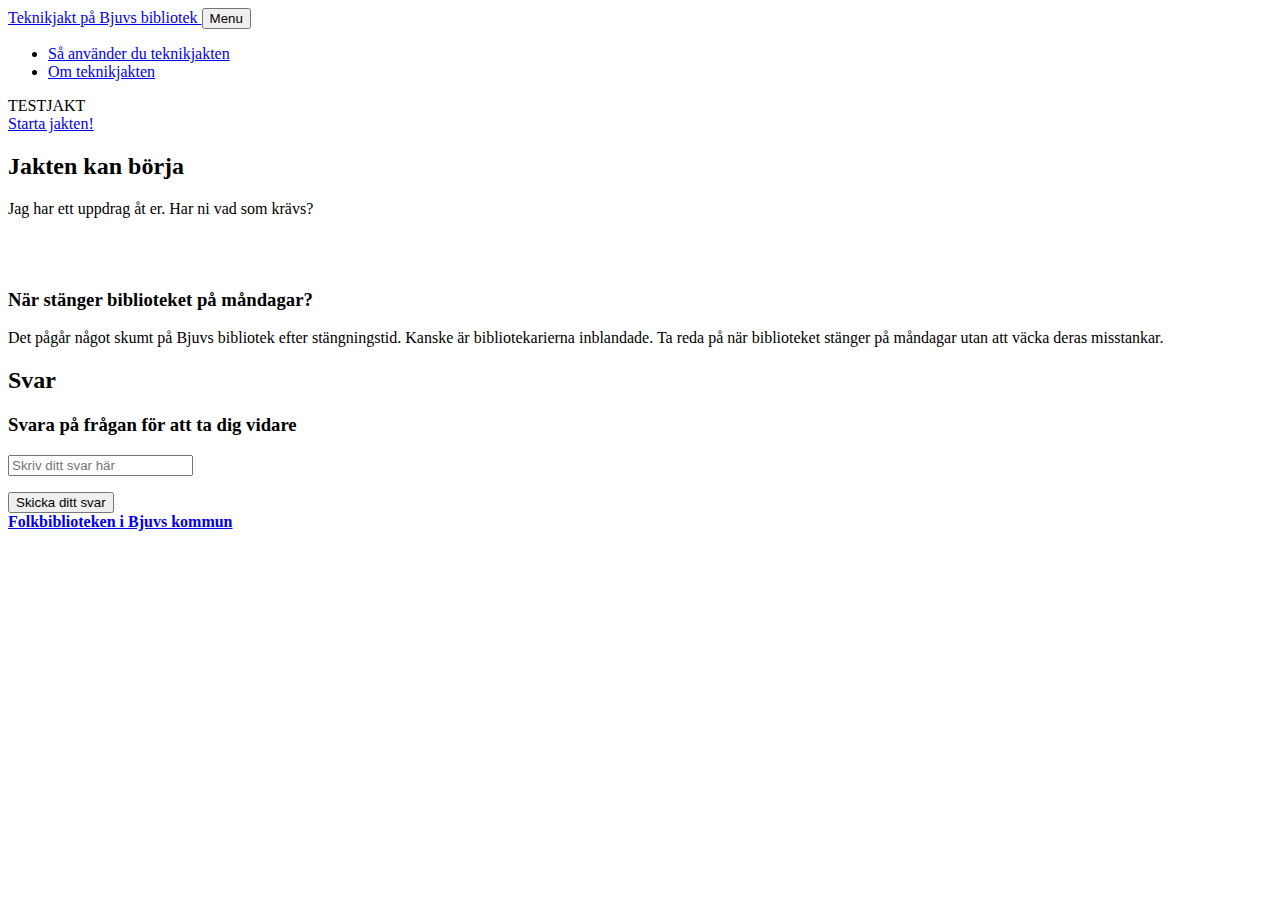
==== index.html @ 11461335 "Copied index.html to top folder" ====
<!--
OM TEKNIKJAKTEN
==========================================================
Teknikjakten är inspirerad av escape rooms och skapades som en del 
av projektet Mer för fler som Umeå kommuns bibliotek deltog i 2018. 
Projektgruppen bestod av sex personer från olika bibliotek som gick 
en metodutbildning, SKL:s Innovationsguiden.

Du kan hitta mer information om detta projekt på följande plats

www.minabibliotek.se/merforfler

SKAPA EGNA JAKTER
==========================================================
Denna version av teknikjakten är en mall framtagen för att det skall vara
enkelt att skapa egna teknikjakter.
kunna skapa egna "teknikjakter".

Ett exempel på teknikjakt kan hittas på:

www.itbib.se/teknikjakten

LICENS OCH MALL
==========================================================
Teknikjakten är byggd med hjälp av ett javascript ramverk som heter 
Twitter bootstrap och en tema som heter Agency.
Temat kan hittas på följande sida.

https://startbootstrap.com/themes/agency/

Eller här:

https://github.com/BlackrockDigital/startbootstrap-agency

Mallen Agency använder sig av en licens som heter "The MIT License".
Det innebär följande

The MIT License (MIT)

Copyright (c) 2013-2019 Blackrock Digital LLC

Permission is hereby granted, free of charge, to any person obtaining a copy
of this software and associated documentation files (the "Software"), to deal
in the Software without restriction, including without limitation the rights
to use, copy, modify, merge, publish, distribute, sublicense, and/or sell
copies of the Software, and to permit persons to whom the Software is
furnished to do so, subject to the following conditions:

The above copyright notice and this permission notice shall be included in
all copies or substantial portions of the Software.

THE SOFTWARE IS PROVIDED "AS IS", WITHOUT WARRANTY OF ANY KIND, EXPRESS OR
IMPLIED, INCLUDING BUT NOT LIMITED TO THE WARRANTIES OF MERCHANTABILITY,
FITNESS FOR A PARTICULAR PURPOSE AND NONINFRINGEMENT. IN NO EVENT SHALL THE
AUTHORS OR COPYRIGHT HOLDERS BE LIABLE FOR ANY CLAIM, DAMAGES OR OTHER
LIABILITY, WHETHER IN AN ACTION OF CONTRACT, TORT OR OTHERWISE, ARISING FROM,
OUT OF OR IN CONNECTION WITH THE SOFTWARE OR THE USE OR OTHER DEALINGS IN
THE SOFTWARE.

SLUT PÅ KOMMENTARER
==========================================================
-->

<!--SÅ GÖR DU För att skapa en egen teknikjakt behöver du ändra vissa delar i detta dokument
sådana platser är märkta med texten ÄNDRA. Läs kommentarerna eller använd sökfunktionen
ctrl+f för att snabbt hitta de platser du behöver ändra på.-->


<!DOCTYPE html>
<html lang="sv">
  <head>
    <meta http-equiv="Content-Type" content="text/html; charset=UTF-8">
    <meta name="viewport" content="width=device-width, initial-scale=1, shrink-to-fit=no">
    <meta name="description" content="">
    <meta name="author" content="">

  <!--
  # Genom att ändra denna informationen nedan kan du ge jakten ett eget namn
  # EX: <title>Ett helt eget namn</title>
  # Informationen visas inte någonstans på webbsidan utan ändrar det namn som 
  # webbsidans flik/tabb har då du du surfar till sidan.
  # 
  -->

    <title>Teknikjakten Bjuvs bibliotek</title>

  <!--Filer som berättar hur sidan skall se ut laddas in. Här behöver vi inte ändra något-->
  
    <link href="vendor/bootstrap/css/bootstrap.min.css" rel="stylesheet">
    <link href="vendor/fontawesome-free/css/all.min.css" rel="stylesheet" type="text/css">
    <link href="https://fonts.googleapis.com/css?family=Montserrat:400,700" rel="stylesheet" type="text/css">
    <link href='https://fonts.googleapis.com/css?family=Kaushan+Script' rel='stylesheet' type='text/css'>
    <link href='https://fonts.googleapis.com/css?family=Droid+Serif:400,700,400italic,700italic' rel='stylesheet' type='text/css'>
    <link href='https://fonts.googleapis.com/css?family=Roboto+Slab:400,100,300,700' rel='stylesheet' type='text/css'>
    <link href="css/agency.min.css" rel="stylesheet">
    <link href="css/style.css" rel="stylesheet">

  </head>


  <body id="page-top">
  <!-- Denna del av koden berättar vad menyn skall innehålla -->
    <nav class="navbar navbar-expand-lg navbar-dark fixed-top" id="mainNav">
      <div class="container">
        <a class="navbar-brand js-scroll-trigger" href="http://www.itbib.se/teknikjakten/#page-top">
        Teknikjakt på Bjuvs bibliotek
        </a>
        <button class="navbar-toggler navbar-toggler-right" type="button" data-toggle="collapse" data-target="#navbarResponsive" aria-controls="navbarResponsive" aria-expanded="false" aria-label="Toggle navigation">
          Menu
          <i class="fas fa-bars"></i>
        </button>
        <div class="collapse navbar-collapse" id="navbarResponsive">
          <ul class="navbar-nav text-uppercase ml-auto">
            <li class="nav-item">
              <a class="nav-link js-scroll-trigger" href="./om.html">Så använder du
             teknikjakten</a>
            </li> 
            <li class="nav-item">
              <a class="nav-link js-scroll-trigger" href="./om.html">Om teknikjakten</a>
            </li> 

          </ul>
        </div>
      </div>
    </nav>

    <!--SLUT PÅ DELEN SOM BESKRIVER MENYN LÄNGST UPP-->

    <!--FÖRSTA DELEN SOM INTRODUCERAR JAKTEN STARTAR-->
    <header class="masthead">
      <div class="container">
        <div class="intro-text">
        <div class="intro-heading text-uppercase">TESTJAKT</div>
          <!---<div class="intro-lead-in">ÄNDRA: lägg till undertitel om du vill</div>-->
          
          <a class="btn btn-primary btn-xl text-uppercase js-scroll-trigger" href="#services">
          Starta jakten!
          </a>
        </div>
      </div>
    </header>
    
    <!-- DELEN SOM BESKRIVER FÖRSTA UPPDRAGET STARTAR -->
    <section id="services">
      <div class="container">
        <div class="row">
          <div class="col-lg-12 text-center">
            <h2 class="section-heading text-uppercase">Jakten kan börja</h2>
            <!--<h3 class="section-subheading ">ÄNDRA: undertitel?</h3> -->

            <!--<h3>Bakgrundsinformation</h3>-->
            
            <!--Ibland kanske du vill lägga till en bild i beskrivningen.
            I så fall läger du in bilden i katalogen img.
            Du lägger sedan in följande kod för att berätta att en bild skall visas.
            Men ersätter bildensnamn med det namn din bild och det filformat din bild har.

            EX:
            <img src="./img/bildensnamn.filformat">
            T.ex: <img src="./img/coolbild.jpeg">-->

            <p>Jag har ett uppdrag åt er. Har ni vad som krävs?</p>

            <br />
            <br />
            <h3>När stänger biblioteket på måndagar?</h3>
            <!--Här nedan beskriver du vad uppdraget skall vara-->
            <p>
            Det pågår något skumt på Bjuvs bibliotek efter stängningstid. Kanske är bibliotekarierna inblandade.
            Ta reda på när biblioteket stänger på måndagar utan att väcka deras misstankar.
            </p>
          </div>
        </div>
      </div>
    </section>

 
    
    <!-- DELEN DÄR MAN MATAR IN SITT SVAR STARTAR -->
    <section id="contact">
      <div class="container">
        <div class="row">
          <div class="col-lg-12 text-center">
            <h2 class="section-heading text-uppercase">Svar</h2>
            <h3 class="section-subheading text-muted">Svara på frågan för att ta dig vidare</h3>
          </div>
        </div>
        <div class="row">
          <div class="col-lg-12">

      <!--Du behöver här berätta vilken sida som skall laddas om man löser uppdraget.
      Just nu är det sidan som heter 2.html som skall laddas.
      Om vi istället skulle arbeta med uppdrag 2 just så och ändra i filen 2.html skulle vi då alltså
      istället låta det stå "./3.html" eftersom det då är den sidan som borde laddas.

      Vi kan fortsätta på detta viset och lägga till nya sidor tills dess att vi skapat
      så många uppdrag vi vill.
      -->
            <form id="contactForm" name="sentMessage" novalidate="novalidate" 
            action="./2.html" 
            onsubmit="return validateForm()" autocomplete="off">
              <div class="row">
                <div class="col-md-12">
                  <div class="form-group">
                    <input class="form-control" id="answer" type="text" placeholder="Skriv ditt svar här" required="required" data-validation-required-message="Rutan får inte vara tom">
                    <p class="help-block text-danger"></p>
                  </div>
                  
                <div class="col-lg-12 text-center">
                  <div id="success"></div>
                  <button id="sendMessageButton" class="btn btn-primary btn-xl text-uppercase" type="submit">Skicka ditt svar</button>
                </div>
              </div>
            
          </div></form>
        </div>
      </div>
    </div></section>

    <!-- DENNA DEL BESKRIVER INFORMATIONEN SOM VISAS LÄNGST NER PÅ SIDAN -->
    <footer>
      <div class="container">
        <div class="row">
          <div class="col-md-12">
            <span class="copyright">
              <a href="http://www.bibliotekfh.se/bjuv?refId=xAFq2G&culture=sv" style="font-weight: bold">
                  Folkbiblioteken i Bjuvs kommun
              </a>
            </span>
          </div>
          
        </div>
      </div>
    </footer>



    <!-- Filer som denna mall använder läses in, du behöver inte ändra något här.-->

    <script src="vendor/jquery/jquery.min.js"></script>
    <script src="vendor/bootstrap/js/bootstrap.bundle.min.js"></script>
    <script src="vendor/jquery-easing/jquery.easing.min.js"></script>
    <script src="js/agency.min.js"></script>
    <script src="js/agency.min.js"></script>

    <!--I DENNA DEL BERÄTTAR DU VAD SOM ÄR RÄTT SVAR-->
    <script>
    function validateForm() {

      //Det använder skriver i rutan hämtas in och sparas i en variabel som heter answer.
      //det man skrivit in i rutan konverteras automatiskt till gemener.
      //Skriver någon in MeDDelande och då använder versaler kommer texten som sparas att ändå att bli meddelande.
      //Det gör det lättare att berätta vilket alteranativ som är rätt eftersom
      //vi inte behöver ta hänsyn till gemenser/versaler.
      var answer = document.forms["contactForm"]["answer"].value.toLowerCase();
      
      /*Genom att ändra det som står mellan dessa tecken "" kan du välja vad som är rätt svar 
      Viktigt! Skriv svaret med små bokstäver.

      EX: if (answer == "mittsvar")

      Om man nu skriver in mittsvar i rutan kommer man vidare.
      
      Finns det fler än ett rätt svar? 

      Genom att lägga till följande tecken || (markera texten och kopiera 
      eller tryck alt-gr samtidigt som du trycker på tangenten till höger om shift)
      så kan du lägga till fler alternativ som är rätt.

      EX: Med två räta svar

      if (answer == "svar1" || answer == "svar2" )
      
      EX: Med tre rätta svar

      if (answer == "svar1" || answer == "svar2" answer == "svar3" )
      */

      if (answer == "sju" || answer == "19" || answer == "19.00" || answer == "19:00") { /*Kom ihåg att svaret skall skrivas med gemener*/
          return true;
      }else{
        document.getElementById("answer").value ="";
        document.getElementById("answer").setAttribute("placeholder","Hmm, det stämmer inte... Försök igen!");
        return false;
      }
    }
  </script>

  <!--GRATTIS! Du har nu gjort startsidan för din egen teknikjakt! Testa att dubbelklicka på denna fil
  index.html för att visa sidan i din webbläsare. Fungerar inte  det kan du högerklicka på filen och välja öppna med. Där borde du kunna hitta någon webbläsare som alternativ

  EX: Internet Explorer, Edge, Firefox, Chrome

  Det är nu dags att öppna sidan som heter 2.html och följa instruktionerna där.
  -->
</body>
</html>
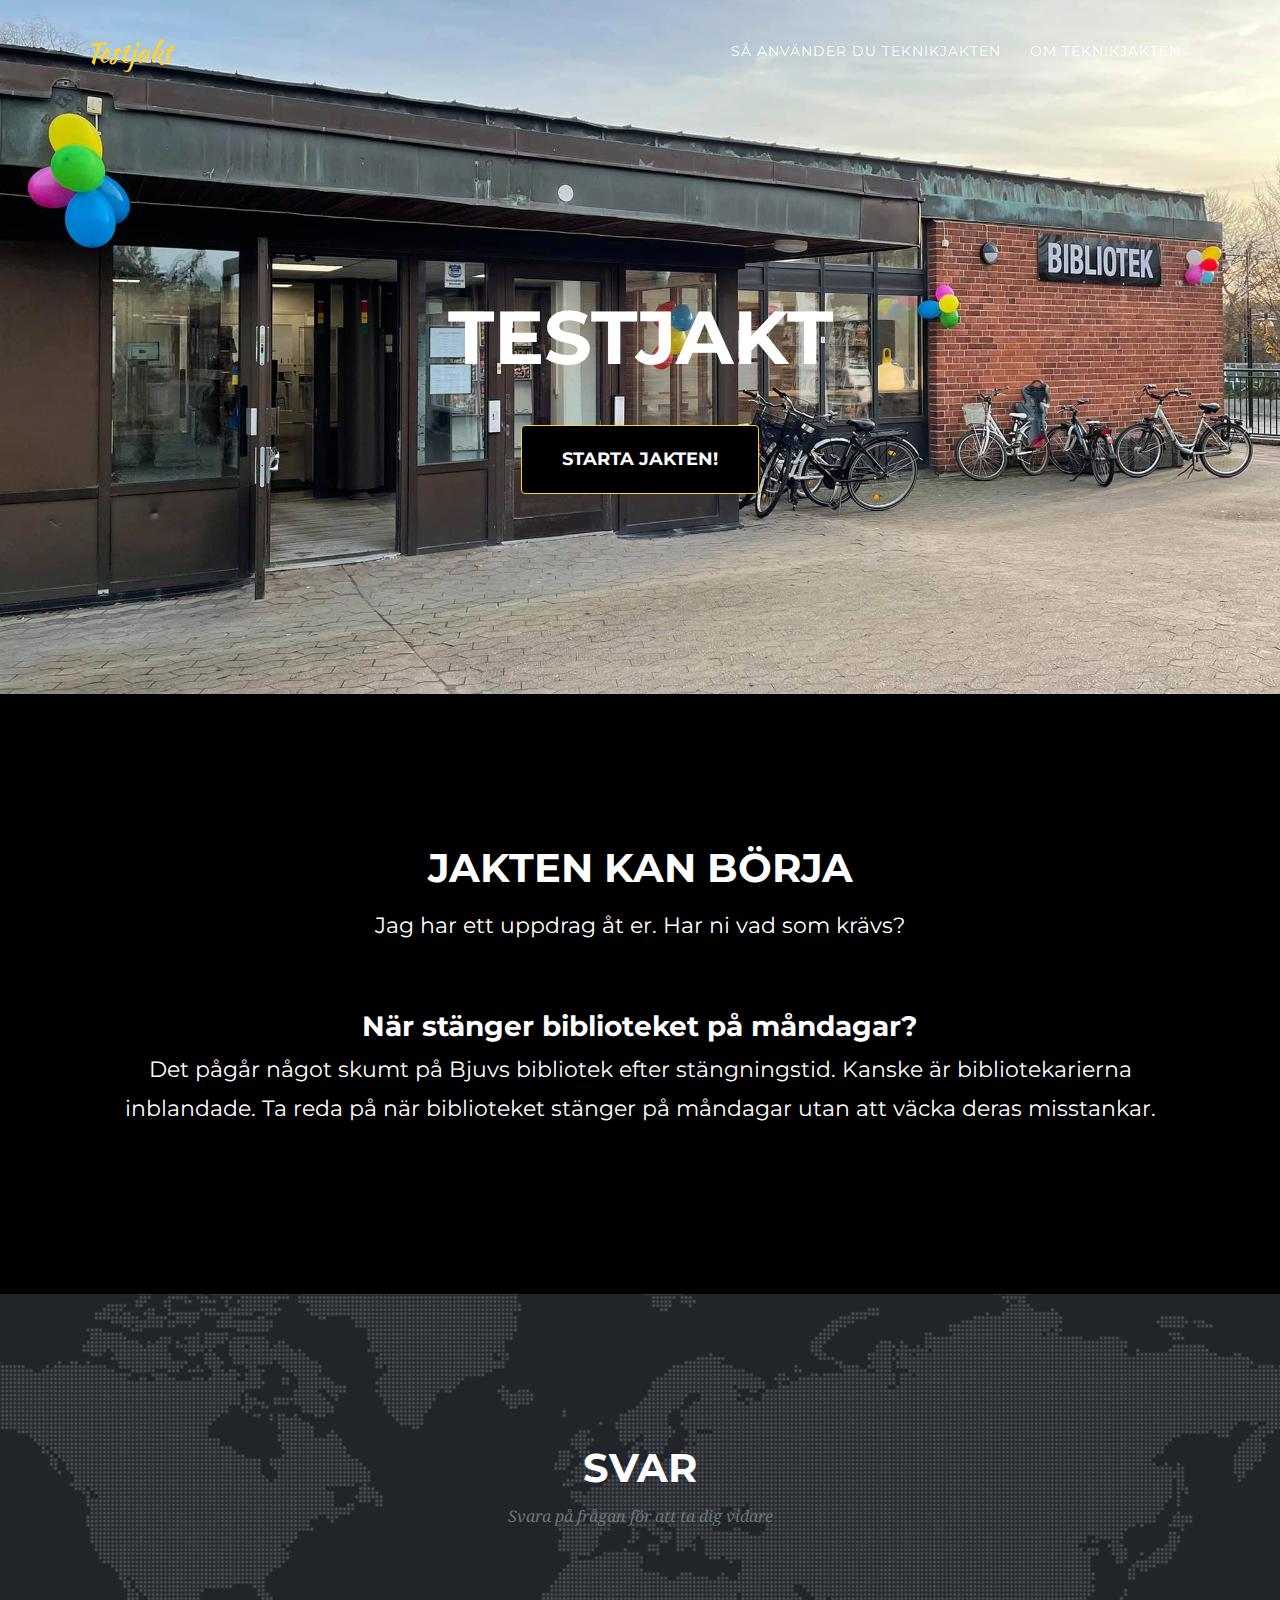
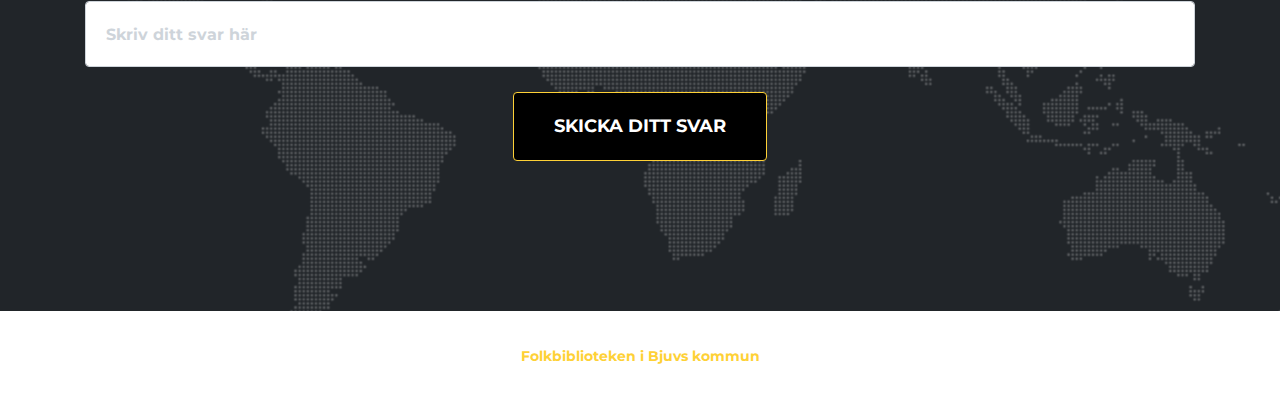
==== commit e095425b: "lade till mallar till video och länkar" ====
--- a/index.html
+++ b/index.html
@@ -75,14 +75,14 @@
     <meta name="author" content="">
 
   <!--
-  # Genom att ändra denna informationen nedan kan du ge jakten ett eget namn
-  # EX: <title>Ett helt eget namn</title>
-  # Informationen visas inte någonstans på webbsidan utan ändrar det namn som 
-  # webbsidans flik/tabb har då du du surfar till sidan.
-  # 
+  Genom att ändra denna informationen nedan kan du ge jakten ett eget namn
+  EX: <title>Ett helt eget namn</title>
+  Informationen visas inte någonstans på webbsidan utan ändrar det namn som 
+  webbsidans flik/tabb har då du du surfar till sidan
   -->
 
     <title>Teknikjakten Bjuvs bibliotek</title>
+    <link rel="icon" type="image/x-icon" href="./img/favicon.png">
 
   <!--Filer som berättar hur sidan skall se ut laddas in. Här behöver vi inte ändra något-->
   
@@ -102,8 +102,10 @@
   <!-- Denna del av koden berättar vad menyn skall innehålla -->
     <nav class="navbar navbar-expand-lg navbar-dark fixed-top" id="mainNav">
       <div class="container">
-        <a class="navbar-brand js-scroll-trigger" href="http://www.itbib.se/teknikjakten/#page-top">
-        Teknikjakt på Bjuvs bibliotek
+        <!--Länken i övre vänster hörn. Leder till startsidan (ingen märkbar skillnad eftersom vi redan är där).
+        Den vita texten "Testjakt" kan ändras till något lämpligare.-->
+        <a class="navbar-brand js-scroll-trigger" href="./index.html">
+        Testjakt
         </a>
         <button class="navbar-toggler navbar-toggler-right" type="button" data-toggle="collapse" data-target="#navbarResponsive" aria-controls="navbarResponsive" aria-expanded="false" aria-label="Toggle navigation">
           Menu
@@ -130,7 +132,7 @@
     <header class="masthead">
       <div class="container">
         <div class="intro-text">
-        <div class="intro-heading text-uppercase">TESTJAKT</div>
+        <div class="intro-heading text-uppercase textbox">TESTJAKT</div>
           <!---<div class="intro-lead-in">ÄNDRA: lägg till undertitel om du vill</div>-->
           
           <a class="btn btn-primary btn-xl text-uppercase js-scroll-trigger" href="#services">
@@ -182,7 +184,7 @@
         <div class="row">
           <div class="col-lg-12 text-center">
             <h2 class="section-heading text-uppercase">Svar</h2>
-            <h3 class="section-subheading text-muted">Svara på frågan för att ta dig vidare</h3>
+            <h3 class="section-subheading text-muted" id="moveOn">Svara på frågan för att ta dig vidare</h3>
           </div>
         </div>
         <div class="row">
@@ -276,7 +278,7 @@
       if (answer == "svar1" || answer == "svar2" answer == "svar3" )
       */
 
-      if (answer == "sju" || answer == "19" || answer == "19.00" || answer == "19:00") { /*Kom ihåg att svaret skall skrivas med gemener*/
+      if (answer == "sju" || answer == "19" || answer == "19.00" || answer == "7" || answer == "19:00") { /*Kom ihåg att svaret skall skrivas med gemener*/
           return true;
       }else{
         document.getElementById("answer").value ="";
--- a/vendor/fontawesome-free/css/all.min.css
+++ b/vendor/fontawesome-free/css/all.min.css
@@ -0,0 +1,5 @@
+/*!
+ * Font Awesome Free 5.3.1 by @fontawesome - https://fontawesome.com
+ * License - https://fontawesome.com/license/free (Icons: CC BY 4.0, Fonts: SIL OFL 1.1, Code: MIT License)
+ */
+.fa,.fab,.fal,.far,.fas{-moz-osx-font-smoothing:grayscale;-webkit-font-smoothing:antialiased;display:inline-block;font-style:normal;font-variant:normal;text-rendering:auto;line-height:1}.fa-lg{font-size:1.33333em;line-height:.75em;vertical-align:-.0667em}.fa-xs{font-size:.75em}.fa-sm{font-size:.875em}.fa-1x{font-size:1em}.fa-2x{font-size:2em}.fa-3x{font-size:3em}.fa-4x{font-size:4em}.fa-5x{font-size:5em}.fa-6x{font-size:6em}.fa-7x{font-size:7em}.fa-8x{font-size:8em}.fa-9x{font-size:9em}.fa-10x{font-size:10em}.fa-fw{text-align:center;width:1.25em}.fa-ul{list-style-type:none;margin-left:2.5em;padding-left:0}.fa-ul>li{position:relative}.fa-li{left:-2em;position:absolute;text-align:center;width:2em;line-height:inherit}.fa-border{border:.08em solid #eee;border-radius:.1em;padding:.2em .25em .15em}.fa-pull-left{float:left}.fa-pull-right{float:right}.fa.fa-pull-left,.fab.fa-pull-left,.fal.fa-pull-left,.far.fa-pull-left,.fas.fa-pull-left{margin-right:.3em}.fa.fa-pull-right,.fab.fa-pull-right,.fal.fa-pull-right,.far.fa-pull-right,.fas.fa-pull-right{margin-left:.3em}.fa-spin{animation:fa-spin 2s infinite linear}.fa-pulse{animation:fa-spin 1s infinite steps(8)}@keyframes fa-spin{0%{transform:rotate(0deg)}to{transform:rotate(1turn)}}.fa-rotate-90{-ms-filter:"progid:DXImageTransform.Microsoft.BasicImage(rotation=1)";transform:rotate(90deg)}.fa-rotate-180{-ms-filter:"progid:DXImageTransform.Microsoft.BasicImage(rotation=2)";transform:rotate(180deg)}.fa-rotate-270{-ms-filter:"progid:DXImageTransform.Microsoft.BasicImage(rotation=3)";transform:rotate(270deg)}.fa-flip-horizontal{-ms-filter:"progid:DXImageTransform.Microsoft.BasicImage(rotation=0, mirror=1)";transform:scaleX(-1)}.fa-flip-vertical{transform:scaleY(-1)}.fa-flip-horizontal.fa-flip-vertical,.fa-flip-vertical{-ms-filter:"progid:DXImageTransform.Microsoft.BasicImage(rotation=2, mirror=1)"}.fa-flip-horizontal.fa-flip-vertical{transform:scale(-1)}:root .fa-flip-horizontal,:root .fa-flip-vertical,:root .fa-rotate-90,:root .fa-rotate-180,:root .fa-rotate-270{-webkit-filter:none;filter:none}.fa-stack{display:inline-block;height:2em;line-height:2em;position:relative;vertical-align:middle;width:2em}.fa-stack-1x,.fa-stack-2x{left:0;position:absolute;text-align:center;width:100%}.fa-stack-1x{line-height:inherit}.fa-stack-2x{font-size:2em}.fa-inverse{color:#fff}.fa-500px:before{content:"\f26e"}.fa-accessible-icon:before{content:"\f368"}.fa-accusoft:before{content:"\f369"}.fa-ad:before{content:"\f641"}.fa-address-book:before{content:"\f2b9"}.fa-address-card:before{content:"\f2bb"}.fa-adjust:before{content:"\f042"}.fa-adn:before{content:"\f170"}.fa-adversal:before{content:"\f36a"}.fa-affiliatetheme:before{content:"\f36b"}.fa-air-freshener:before{content:"\f5d0"}.fa-algolia:before{content:"\f36c"}.fa-align-center:before{content:"\f037"}.fa-align-justify:before{content:"\f039"}.fa-align-left:before{content:"\f036"}.fa-align-right:before{content:"\f038"}.fa-alipay:before{content:"\f642"}.fa-allergies:before{content:"\f461"}.fa-amazon:before{content:"\f270"}.fa-amazon-pay:before{content:"\f42c"}.fa-ambulance:before{content:"\f0f9"}.fa-american-sign-language-interpreting:before{content:"\f2a3"}.fa-amilia:before{content:"\f36d"}.fa-anchor:before{content:"\f13d"}.fa-android:before{content:"\f17b"}.fa-angellist:before{content:"\f209"}.fa-angle-double-down:before{content:"\f103"}.fa-angle-double-left:before{content:"\f100"}.fa-angle-double-right:before{content:"\f101"}.fa-angle-double-up:before{content:"\f102"}.fa-angle-down:before{content:"\f107"}.fa-angle-left:before{content:"\f104"}.fa-angle-right:before{content:"\f105"}.fa-angle-up:before{content:"\f106"}.fa-angry:before{content:"\f556"}.fa-angrycreative:before{content:"\f36e"}.fa-angular:before{content:"\f420"}.fa-ankh:before{content:"\f644"}.fa-app-store:before{content:"\f36f"}.fa-app-store-ios:before{content:"\f370"}.fa-apper:before{content:"\f371"}.fa-apple:before{content:"\f179"}.fa-apple-alt:before{content:"\f5d1"}.fa-apple-pay:before{content:"\f415"}.fa-archive:before{content:"\f187"}.fa-archway:before{content:"\f557"}.fa-arrow-alt-circle-down:before{content:"\f358"}.fa-arrow-alt-circle-left:before{content:"\f359"}.fa-arrow-alt-circle-right:before{content:"\f35a"}.fa-arrow-alt-circle-up:before{content:"\f35b"}.fa-arrow-circle-down:before{content:"\f0ab"}.fa-arrow-circle-left:before{content:"\f0a8"}.fa-arrow-circle-right:before{content:"\f0a9"}.fa-arrow-circle-up:before{content:"\f0aa"}.fa-arrow-down:before{content:"\f063"}.fa-arrow-left:before{content:"\f060"}.fa-arrow-right:before{content:"\f061"}.fa-arrow-up:before{content:"\f062"}.fa-arrows-alt:before{content:"\f0b2"}.fa-arrows-alt-h:before{content:"\f337"}.fa-arrows-alt-v:before{content:"\f338"}.fa-assistive-listening-systems:before{content:"\f2a2"}.fa-asterisk:before{content:"\f069"}.fa-asymmetrik:before{content:"\f372"}.fa-at:before{content:"\f1fa"}.fa-atlas:before{content:"\f558"}.fa-atom:before{content:"\f5d2"}.fa-audible:before{content:"\f373"}.fa-audio-description:before{content:"\f29e"}.fa-autoprefixer:before{content:"\f41c"}.fa-avianex:before{content:"\f374"}.fa-aviato:before{content:"\f421"}.fa-award:before{content:"\f559"}.fa-aws:before{content:"\f375"}.fa-backspace:before{content:"\f55a"}.fa-backward:before{content:"\f04a"}.fa-balance-scale:before{content:"\f24e"}.fa-ban:before{content:"\f05e"}.fa-band-aid:before{content:"\f462"}.fa-bandcamp:before{content:"\f2d5"}.fa-barcode:before{content:"\f02a"}.fa-bars:before{content:"\f0c9"}.fa-baseball-ball:before{content:"\f433"}.fa-basketball-ball:before{content:"\f434"}.fa-bath:before{content:"\f2cd"}.fa-battery-empty:before{content:"\f244"}.fa-battery-full:before{content:"\f240"}.fa-battery-half:before{content:"\f242"}.fa-battery-quarter:before{content:"\f243"}.fa-battery-three-quarters:before{content:"\f241"}.fa-bed:before{content:"\f236"}.fa-beer:before{content:"\f0fc"}.fa-behance:before{content:"\f1b4"}.fa-behance-square:before{content:"\f1b5"}.fa-bell:before{content:"\f0f3"}.fa-bell-slash:before{content:"\f1f6"}.fa-bezier-curve:before{content:"\f55b"}.fa-bible:before{content:"\f647"}.fa-bicycle:before{content:"\f206"}.fa-bimobject:before{content:"\f378"}.fa-binoculars:before{content:"\f1e5"}.fa-birthday-cake:before{content:"\f1fd"}.fa-bitbucket:before{content:"\f171"}.fa-bitcoin:before{content:"\f379"}.fa-bity:before{content:"\f37a"}.fa-black-tie:before{content:"\f27e"}.fa-blackberry:before{content:"\f37b"}.fa-blender:before{content:"\f517"}.fa-blind:before{content:"\f29d"}.fa-blogger:before{content:"\f37c"}.fa-blogger-b:before{content:"\f37d"}.fa-bluetooth:before{content:"\f293"}.fa-bluetooth-b:before{content:"\f294"}.fa-bold:before{content:"\f032"}.fa-bolt:before{content:"\f0e7"}.fa-bomb:before{content:"\f1e2"}.fa-bone:before{content:"\f5d7"}.fa-bong:before{content:"\f55c"}.fa-book:before{content:"\f02d"}.fa-book-open:before{content:"\f518"}.fa-book-reader:before{content:"\f5da"}.fa-bookmark:before{content:"\f02e"}.fa-bowling-ball:before{content:"\f436"}.fa-box:before{content:"\f466"}.fa-box-open:before{content:"\f49e"}.fa-boxes:before{content:"\f468"}.fa-braille:before{content:"\f2a1"}.fa-brain:before{content:"\f5dc"}.fa-briefcase:before{content:"\f0b1"}.fa-briefcase-medical:before{content:"\f469"}.fa-broadcast-tower:before{content:"\f519"}.fa-broom:before{content:"\f51a"}.fa-brush:before{content:"\f55d"}.fa-btc:before{content:"\f15a"}.fa-bug:before{content:"\f188"}.fa-building:before{content:"\f1ad"}.fa-bullhorn:before{content:"\f0a1"}.fa-bullseye:before{content:"\f140"}.fa-burn:before{content:"\f46a"}.fa-buromobelexperte:before{content:"\f37f"}.fa-bus:before{content:"\f207"}.fa-bus-alt:before{content:"\f55e"}.fa-business-time:before{content:"\f64a"}.fa-buysellads:before{content:"\f20d"}.fa-calculator:before{content:"\f1ec"}.fa-calendar:before{content:"\f133"}.fa-calendar-alt:before{content:"\f073"}.fa-calendar-check:before{content:"\f274"}.fa-calendar-minus:before{content:"\f272"}.fa-calendar-plus:before{content:"\f271"}.fa-calendar-times:before{content:"\f273"}.fa-camera:before{content:"\f030"}.fa-camera-retro:before{content:"\f083"}.fa-cannabis:before{content:"\f55f"}.fa-capsules:before{content:"\f46b"}.fa-car:before{content:"\f1b9"}.fa-car-alt:before{content:"\f5de"}.fa-car-battery:before{content:"\f5df"}.fa-car-crash:before{content:"\f5e1"}.fa-car-side:before{content:"\f5e4"}.fa-caret-down:before{content:"\f0d7"}.fa-caret-left:before{content:"\f0d9"}.fa-caret-right:before{content:"\f0da"}.fa-caret-square-down:before{content:"\f150"}.fa-caret-square-left:before{content:"\f191"}.fa-caret-square-right:before{content:"\f152"}.fa-caret-square-up:before{content:"\f151"}.fa-caret-up:before{content:"\f0d8"}.fa-cart-arrow-down:before{content:"\f218"}.fa-cart-plus:before{content:"\f217"}.fa-cc-amazon-pay:before{content:"\f42d"}.fa-cc-amex:before{content:"\f1f3"}.fa-cc-apple-pay:before{content:"\f416"}.fa-cc-diners-club:before{content:"\f24c"}.fa-cc-discover:before{content:"\f1f2"}.fa-cc-jcb:before{content:"\f24b"}.fa-cc-mastercard:before{content:"\f1f1"}.fa-cc-paypal:before{content:"\f1f4"}.fa-cc-stripe:before{content:"\f1f5"}.fa-cc-visa:before{content:"\f1f0"}.fa-centercode:before{content:"\f380"}.fa-certificate:before{content:"\f0a3"}.fa-chalkboard:before{content:"\f51b"}.fa-chalkboard-teacher:before{content:"\f51c"}.fa-charging-station:before{content:"\f5e7"}.fa-chart-area:before{content:"\f1fe"}.fa-chart-bar:before{content:"\f080"}.fa-chart-line:before{content:"\f201"}.fa-chart-pie:before{content:"\f200"}.fa-check:before{content:"\f00c"}.fa-check-circle:before{content:"\f058"}.fa-check-double:before{content:"\f560"}.fa-check-square:before{content:"\f14a"}.fa-chess:before{content:"\f439"}.fa-chess-bishop:before{content:"\f43a"}.fa-chess-board:before{content:"\f43c"}.fa-chess-king:before{content:"\f43f"}.fa-chess-knight:before{content:"\f441"}.fa-chess-pawn:before{content:"\f443"}.fa-chess-queen:before{content:"\f445"}.fa-chess-rook:before{content:"\f447"}.fa-chevron-circle-down:before{content:"\f13a"}.fa-chevron-circle-left:before{content:"\f137"}.fa-chevron-circle-right:before{content:"\f138"}.fa-chevron-circle-up:before{content:"\f139"}.fa-chevron-down:before{content:"\f078"}.fa-chevron-left:before{content:"\f053"}.fa-chevron-right:before{content:"\f054"}.fa-chevron-up:before{content:"\f077"}.fa-child:before{content:"\f1ae"}.fa-chrome:before{content:"\f268"}.fa-church:before{content:"\f51d"}.fa-circle:before{content:"\f111"}.fa-circle-notch:before{content:"\f1ce"}.fa-city:before{content:"\f64f"}.fa-clipboard:before{content:"\f328"}.fa-clipboard-check:before{content:"\f46c"}.fa-clipboard-list:before{content:"\f46d"}.fa-clock:before{content:"\f017"}.fa-clone:before{content:"\f24d"}.fa-closed-captioning:before{content:"\f20a"}.fa-cloud:before{content:"\f0c2"}.fa-cloud-download-alt:before{content:"\f381"}.fa-cloud-upload-alt:before{content:"\f382"}.fa-cloudscale:before{content:"\f383"}.fa-cloudsmith:before{content:"\f384"}.fa-cloudversify:before{content:"\f385"}.fa-cocktail:before{content:"\f561"}.fa-code:before{content:"\f121"}.fa-code-branch:before{content:"\f126"}.fa-codepen:before{content:"\f1cb"}.fa-codiepie:before{content:"\f284"}.fa-coffee:before{content:"\f0f4"}.fa-cog:before{content:"\f013"}.fa-cogs:before{content:"\f085"}.fa-coins:before{content:"\f51e"}.fa-columns:before{content:"\f0db"}.fa-comment:before{content:"\f075"}.fa-comment-alt:before{content:"\f27a"}.fa-comment-dollar:before{content:"\f651"}.fa-comment-dots:before{content:"\f4ad"}.fa-comment-slash:before{content:"\f4b3"}.fa-comments:before{content:"\f086"}.fa-comments-dollar:before{content:"\f653"}.fa-compact-disc:before{content:"\f51f"}.fa-compass:before{content:"\f14e"}.fa-compress:before{content:"\f066"}.fa-concierge-bell:before{content:"\f562"}.fa-connectdevelop:before{content:"\f20e"}.fa-contao:before{content:"\f26d"}.fa-cookie:before{content:"\f563"}.fa-cookie-bite:before{content:"\f564"}.fa-copy:before{content:"\f0c5"}.fa-copyright:before{content:"\f1f9"}.fa-couch:before{content:"\f4b8"}.fa-cpanel:before{content:"\f388"}.fa-creative-commons:before{content:"\f25e"}.fa-creative-commons-by:before{content:"\f4e7"}.fa-creative-commons-nc:before{content:"\f4e8"}.fa-creative-commons-nc-eu:before{content:"\f4e9"}.fa-creative-commons-nc-jp:before{content:"\f4ea"}.fa-creative-commons-nd:before{content:"\f4eb"}.fa-creative-commons-pd:before{content:"\f4ec"}.fa-creative-commons-pd-alt:before{content:"\f4ed"}.fa-creative-commons-remix:before{content:"\f4ee"}.fa-creative-commons-sa:before{content:"\f4ef"}.fa-creative-commons-sampling:before{content:"\f4f0"}.fa-creative-commons-sampling-plus:before{content:"\f4f1"}.fa-creative-commons-share:before{content:"\f4f2"}.fa-credit-card:before{content:"\f09d"}.fa-crop:before{content:"\f125"}.fa-crop-alt:before{content:"\f565"}.fa-cross:before{content:"\f654"}.fa-crosshairs:before{content:"\f05b"}.fa-crow:before{content:"\f520"}.fa-crown:before{content:"\f521"}.fa-css3:before{content:"\f13c"}.fa-css3-alt:before{content:"\f38b"}.fa-cube:before{content:"\f1b2"}.fa-cubes:before{content:"\f1b3"}.fa-cut:before{content:"\f0c4"}.fa-cuttlefish:before{content:"\f38c"}.fa-d-and-d:before{content:"\f38d"}.fa-dashcube:before{content:"\f210"}.fa-database:before{content:"\f1c0"}.fa-deaf:before{content:"\f2a4"}.fa-delicious:before{content:"\f1a5"}.fa-deploydog:before{content:"\f38e"}.fa-deskpro:before{content:"\f38f"}.fa-desktop:before{content:"\f108"}.fa-deviantart:before{content:"\f1bd"}.fa-dharmachakra:before{content:"\f655"}.fa-diagnoses:before{content:"\f470"}.fa-dice:before{content:"\f522"}.fa-dice-five:before{content:"\f523"}.fa-dice-four:before{content:"\f524"}.fa-dice-one:before{content:"\f525"}.fa-dice-six:before{content:"\f526"}.fa-dice-three:before{content:"\f527"}.fa-dice-two:before{content:"\f528"}.fa-digg:before{content:"\f1a6"}.fa-digital-ocean:before{content:"\f391"}.fa-digital-tachograph:before{content:"\f566"}.fa-directions:before{content:"\f5eb"}.fa-discord:before{content:"\f392"}.fa-discourse:before{content:"\f393"}.fa-divide:before{content:"\f529"}.fa-dizzy:before{content:"\f567"}.fa-dna:before{content:"\f471"}.fa-dochub:before{content:"\f394"}.fa-docker:before{content:"\f395"}.fa-dollar-sign:before{content:"\f155"}.fa-dolly:before{content:"\f472"}.fa-dolly-flatbed:before{content:"\f474"}.fa-donate:before{content:"\f4b9"}.fa-door-closed:before{content:"\f52a"}.fa-door-open:before{content:"\f52b"}.fa-dot-circle:before{content:"\f192"}.fa-dove:before{content:"\f4ba"}.fa-download:before{content:"\f019"}.fa-draft2digital:before{content:"\f396"}.fa-drafting-compass:before{content:"\f568"}.fa-draw-polygon:before{content:"\f5ee"}.fa-dribbble:before{content:"\f17d"}.fa-dribbble-square:before{content:"\f397"}.fa-dropbox:before{content:"\f16b"}.fa-drum:before{content:"\f569"}.fa-drum-steelpan:before{content:"\f56a"}.fa-drupal:before{content:"\f1a9"}.fa-dumbbell:before{content:"\f44b"}.fa-dyalog:before{content:"\f399"}.fa-earlybirds:before{content:"\f39a"}.fa-ebay:before{content:"\f4f4"}.fa-edge:before{content:"\f282"}.fa-edit:before{content:"\f044"}.fa-eject:before{content:"\f052"}.fa-elementor:before{content:"\f430"}.fa-ellipsis-h:before{content:"\f141"}.fa-ellipsis-v:before{content:"\f142"}.fa-ello:before{content:"\f5f1"}.fa-ember:before{content:"\f423"}.fa-empire:before{content:"\f1d1"}.fa-envelope:before{content:"\f0e0"}.fa-envelope-open:before{content:"\f2b6"}.fa-envelope-open-text:before{content:"\f658"}.fa-envelope-square:before{content:"\f199"}.fa-envira:before{content:"\f299"}.fa-equals:before{content:"\f52c"}.fa-eraser:before{content:"\f12d"}.fa-erlang:before{content:"\f39d"}.fa-ethereum:before{content:"\f42e"}.fa-etsy:before{content:"\f2d7"}.fa-euro-sign:before{content:"\f153"}.fa-exchange-alt:before{content:"\f362"}.fa-exclamation:before{content:"\f12a"}.fa-exclamation-circle:before{content:"\f06a"}.fa-exclamation-triangle:before{content:"\f071"}.fa-expand:before{content:"\f065"}.fa-expand-arrows-alt:before{content:"\f31e"}.fa-expeditedssl:before{content:"\f23e"}.fa-external-link-alt:before{content:"\f35d"}.fa-external-link-square-alt:before{content:"\f360"}.fa-eye:before{content:"\f06e"}.fa-eye-dropper:before{content:"\f1fb"}.fa-eye-slash:before{content:"\f070"}.fa-facebook:before{content:"\f09a"}.fa-facebook-f:before{content:"\f39e"}.fa-facebook-messenger:before{content:"\f39f"}.fa-facebook-square:before{content:"\f082"}.fa-fast-backward:before{content:"\f049"}.fa-fast-forward:before{content:"\f050"}.fa-fax:before{content:"\f1ac"}.fa-feather:before{content:"\f52d"}.fa-feather-alt:before{content:"\f56b"}.fa-female:before{content:"\f182"}.fa-fighter-jet:before{content:"\f0fb"}.fa-file:before{content:"\f15b"}.fa-file-alt:before{content:"\f15c"}.fa-file-archive:before{content:"\f1c6"}.fa-file-audio:before{content:"\f1c7"}.fa-file-code:before{content:"\f1c9"}.fa-file-contract:before{content:"\f56c"}.fa-file-download:before{content:"\f56d"}.fa-file-excel:before{content:"\f1c3"}.fa-file-export:before{content:"\f56e"}.fa-file-image:before{content:"\f1c5"}.fa-file-import:before{content:"\f56f"}.fa-file-invoice:before{content:"\f570"}.fa-file-invoice-dollar:before{content:"\f571"}.fa-file-medical:before{content:"\f477"}.fa-file-medical-alt:before{content:"\f478"}.fa-file-pdf:before{content:"\f1c1"}.fa-file-powerpoint:before{content:"\f1c4"}.fa-file-prescription:before{content:"\f572"}.fa-file-signature:before{content:"\f573"}.fa-file-upload:before{content:"\f574"}.fa-file-video:before{content:"\f1c8"}.fa-file-word:before{content:"\f1c2"}.fa-fill:before{content:"\f575"}.fa-fill-drip:before{content:"\f576"}.fa-film:before{content:"\f008"}.fa-filter:before{content:"\f0b0"}.fa-fingerprint:before{content:"\f577"}.fa-fire:before{content:"\f06d"}.fa-fire-extinguisher:before{content:"\f134"}.fa-firefox:before{content:"\f269"}.fa-first-aid:before{content:"\f479"}.fa-first-order:before{content:"\f2b0"}.fa-first-order-alt:before{content:"\f50a"}.fa-firstdraft:before{content:"\f3a1"}.fa-fish:before{content:"\f578"}.fa-flag:before{content:"\f024"}.fa-flag-checkered:before{content:"\f11e"}.fa-flask:before{content:"\f0c3"}.fa-flickr:before{content:"\f16e"}.fa-flipboard:before{content:"\f44d"}.fa-flushed:before{content:"\f579"}.fa-fly:before{content:"\f417"}.fa-folder:before{content:"\f07b"}.fa-folder-minus:before{content:"\f65d"}.fa-folder-open:before{content:"\f07c"}.fa-folder-plus:before{content:"\f65e"}.fa-font:before{content:"\f031"}.fa-font-awesome:before{content:"\f2b4"}.fa-font-awesome-alt:before{content:"\f35c"}.fa-font-awesome-flag:before{content:"\f425"}.fa-font-awesome-logo-full:before{content:"\f4e6"}.fa-fonticons:before{content:"\f280"}.fa-fonticons-fi:before{content:"\f3a2"}.fa-football-ball:before{content:"\f44e"}.fa-fort-awesome:before{content:"\f286"}.fa-fort-awesome-alt:before{content:"\f3a3"}.fa-forumbee:before{content:"\f211"}.fa-forward:before{content:"\f04e"}.fa-foursquare:before{content:"\f180"}.fa-free-code-camp:before{content:"\f2c5"}.fa-freebsd:before{content:"\f3a4"}.fa-frog:before{content:"\f52e"}.fa-frown:before{content:"\f119"}.fa-frown-open:before{content:"\f57a"}.fa-fulcrum:before{content:"\f50b"}.fa-funnel-dollar:before{content:"\f662"}.fa-futbol:before{content:"\f1e3"}.fa-galactic-republic:before{content:"\f50c"}.fa-galactic-senate:before{content:"\f50d"}.fa-gamepad:before{content:"\f11b"}.fa-gas-pump:before{content:"\f52f"}.fa-gavel:before{content:"\f0e3"}.fa-gem:before{content:"\f3a5"}.fa-genderless:before{content:"\f22d"}.fa-get-pocket:before{content:"\f265"}.fa-gg:before{content:"\f260"}.fa-gg-circle:before{content:"\f261"}.fa-gift:before{content:"\f06b"}.fa-git:before{content:"\f1d3"}.fa-git-square:before{content:"\f1d2"}.fa-github:before{content:"\f09b"}.fa-github-alt:before{content:"\f113"}.fa-github-square:before{content:"\f092"}.fa-gitkraken:before{content:"\f3a6"}.fa-gitlab:before{content:"\f296"}.fa-gitter:before{content:"\f426"}.fa-glass-martini:before{content:"\f000"}.fa-glass-martini-alt:before{content:"\f57b"}.fa-glasses:before{content:"\f530"}.fa-glide:before{content:"\f2a5"}.fa-glide-g:before{content:"\f2a6"}.fa-globe:before{content:"\f0ac"}.fa-globe-africa:before{content:"\f57c"}.fa-globe-americas:before{content:"\f57d"}.fa-globe-asia:before{content:"\f57e"}.fa-gofore:before{content:"\f3a7"}.fa-golf-ball:before{content:"\f450"}.fa-goodreads:before{content:"\f3a8"}.fa-goodreads-g:before{content:"\f3a9"}.fa-google:before{content:"\f1a0"}.fa-google-drive:before{content:"\f3aa"}.fa-google-play:before{content:"\f3ab"}.fa-google-plus:before{content:"\f2b3"}.fa-google-plus-g:before{content:"\f0d5"}.fa-google-plus-square:before{content:"\f0d4"}.fa-google-wallet:before{content:"\f1ee"}.fa-gopuram:before{content:"\f664"}.fa-graduation-cap:before{content:"\f19d"}.fa-gratipay:before{content:"\f184"}.fa-grav:before{content:"\f2d6"}.fa-greater-than:before{content:"\f531"}.fa-greater-than-equal:before{content:"\f532"}.fa-grimace:before{content:"\f57f"}.fa-grin:before{content:"\f580"}.fa-grin-alt:before{content:"\f581"}.fa-grin-beam:before{content:"\f582"}.fa-grin-beam-sweat:before{content:"\f583"}.fa-grin-hearts:before{content:"\f584"}.fa-grin-squint:before{content:"\f585"}.fa-grin-squint-tears:before{content:"\f586"}.fa-grin-stars:before{content:"\f587"}.fa-grin-tears:before{content:"\f588"}.fa-grin-tongue:before{content:"\f589"}.fa-grin-tongue-squint:before{content:"\f58a"}.fa-grin-tongue-wink:before{content:"\f58b"}.fa-grin-wink:before{content:"\f58c"}.fa-grip-horizontal:before{content:"\f58d"}.fa-grip-vertical:before{content:"\f58e"}.fa-gripfire:before{content:"\f3ac"}.fa-grunt:before{content:"\f3ad"}.fa-gulp:before{content:"\f3ae"}.fa-h-square:before{content:"\f0fd"}.fa-hacker-news:before{content:"\f1d4"}.fa-hacker-news-square:before{content:"\f3af"}.fa-hackerrank:before{content:"\f5f7"}.fa-hamsa:before{content:"\f665"}.fa-hand-holding:before{content:"\f4bd"}.fa-hand-holding-heart:before{content:"\f4be"}.fa-hand-holding-usd:before{content:"\f4c0"}.fa-hand-lizard:before{content:"\f258"}.fa-hand-paper:before{content:"\f256"}.fa-hand-peace:before{content:"\f25b"}.fa-hand-point-down:before{content:"\f0a7"}.fa-hand-point-left:before{content:"\f0a5"}.fa-hand-point-right:before{content:"\f0a4"}.fa-hand-point-up:before{content:"\f0a6"}.fa-hand-pointer:before{content:"\f25a"}.fa-hand-rock:before{content:"\f255"}.fa-hand-scissors:before{content:"\f257"}.fa-hand-spock:before{content:"\f259"}.fa-hands:before{content:"\f4c2"}.fa-hands-helping:before{content:"\f4c4"}.fa-handshake:before{content:"\f2b5"}.fa-hashtag:before{content:"\f292"}.fa-haykal:before{content:"\f666"}.fa-hdd:before{content:"\f0a0"}.fa-heading:before{content:"\f1dc"}.fa-headphones:before{content:"\f025"}.fa-headphones-alt:before{content:"\f58f"}.fa-headset:before{content:"\f590"}.fa-heart:before{content:"\f004"}.fa-heartbeat:before{content:"\f21e"}.fa-helicopter:before{content:"\f533"}.fa-highlighter:before{content:"\f591"}.fa-hips:before{content:"\f452"}.fa-hire-a-helper:before{content:"\f3b0"}.fa-history:before{content:"\f1da"}.fa-hockey-puck:before{content:"\f453"}.fa-home:before{content:"\f015"}.fa-hooli:before{content:"\f427"}.fa-hornbill:before{content:"\f592"}.fa-hospital:before{content:"\f0f8"}.fa-hospital-alt:before{content:"\f47d"}.fa-hospital-symbol:before{content:"\f47e"}.fa-hot-tub:before{content:"\f593"}.fa-hotel:before{content:"\f594"}.fa-hotjar:before{content:"\f3b1"}.fa-hourglass:before{content:"\f254"}.fa-hourglass-end:before{content:"\f253"}.fa-hourglass-half:before{content:"\f252"}.fa-hourglass-start:before{content:"\f251"}.fa-houzz:before{content:"\f27c"}.fa-html5:before{content:"\f13b"}.fa-hubspot:before{content:"\f3b2"}.fa-i-cursor:before{content:"\f246"}.fa-id-badge:before{content:"\f2c1"}.fa-id-card:before{content:"\f2c2"}.fa-id-card-alt:before{content:"\f47f"}.fa-image:before{content:"\f03e"}.fa-images:before{content:"\f302"}.fa-imdb:before{content:"\f2d8"}.fa-inbox:before{content:"\f01c"}.fa-indent:before{content:"\f03c"}.fa-industry:before{content:"\f275"}.fa-infinity:before{content:"\f534"}.fa-info:before{content:"\f129"}.fa-info-circle:before{content:"\f05a"}.fa-instagram:before{content:"\f16d"}.fa-internet-explorer:before{content:"\f26b"}.fa-ioxhost:before{content:"\f208"}.fa-italic:before{content:"\f033"}.fa-itunes:before{content:"\f3b4"}.fa-itunes-note:before{content:"\f3b5"}.fa-java:before{content:"\f4e4"}.fa-jedi:before{content:"\f669"}.fa-jedi-order:before{content:"\f50e"}.fa-jenkins:before{content:"\f3b6"}.fa-joget:before{content:"\f3b7"}.fa-joint:before{content:"\f595"}.fa-joomla:before{content:"\f1aa"}.fa-journal-whills:before{content:"\f66a"}.fa-js:before{content:"\f3b8"}.fa-js-square:before{content:"\f3b9"}.fa-jsfiddle:before{content:"\f1cc"}.fa-kaaba:before{content:"\f66b"}.fa-kaggle:before{content:"\f5fa"}.fa-key:before{content:"\f084"}.fa-keybase:before{content:"\f4f5"}.fa-keyboard:before{content:"\f11c"}.fa-keycdn:before{content:"\f3ba"}.fa-khanda:before{content:"\f66d"}.fa-kickstarter:before{content:"\f3bb"}.fa-kickstarter-k:before{content:"\f3bc"}.fa-kiss:before{content:"\f596"}.fa-kiss-beam:before{content:"\f597"}.fa-kiss-wink-heart:before{content:"\f598"}.fa-kiwi-bird:before{content:"\f535"}.fa-korvue:before{content:"\f42f"}.fa-landmark:before{content:"\f66f"}.fa-language:before{content:"\f1ab"}.fa-laptop:before{content:"\f109"}.fa-laptop-code:before{content:"\f5fc"}.fa-laravel:before{content:"\f3bd"}.fa-lastfm:before{content:"\f202"}.fa-lastfm-square:before{content:"\f203"}.fa-laugh:before{content:"\f599"}.fa-laugh-beam:before{content:"\f59a"}.fa-laugh-squint:before{content:"\f59b"}.fa-laugh-wink:before{content:"\f59c"}.fa-layer-group:before{content:"\f5fd"}.fa-leaf:before{content:"\f06c"}.fa-leanpub:before{content:"\f212"}.fa-lemon:before{content:"\f094"}.fa-less:before{content:"\f41d"}.fa-less-than:before{content:"\f536"}.fa-less-than-equal:before{content:"\f537"}.fa-level-down-alt:before{content:"\f3be"}.fa-level-up-alt:before{content:"\f3bf"}.fa-life-ring:before{content:"\f1cd"}.fa-lightbulb:before{content:"\f0eb"}.fa-line:before{content:"\f3c0"}.fa-link:before{content:"\f0c1"}.fa-linkedin:before{content:"\f08c"}.fa-linkedin-in:before{content:"\f0e1"}.fa-linode:before{content:"\f2b8"}.fa-linux:before{content:"\f17c"}.fa-lira-sign:before{content:"\f195"}.fa-list:before{content:"\f03a"}.fa-list-alt:before{content:"\f022"}.fa-list-ol:before{content:"\f0cb"}.fa-list-ul:before{content:"\f0ca"}.fa-location-arrow:before{content:"\f124"}.fa-lock:before{content:"\f023"}.fa-lock-open:before{content:"\f3c1"}.fa-long-arrow-alt-down:before{content:"\f309"}.fa-long-arrow-alt-left:before{content:"\f30a"}.fa-long-arrow-alt-right:before{content:"\f30b"}.fa-long-arrow-alt-up:before{content:"\f30c"}.fa-low-vision:before{content:"\f2a8"}.fa-luggage-cart:before{content:"\f59d"}.fa-lyft:before{content:"\f3c3"}.fa-magento:before{content:"\f3c4"}.fa-magic:before{content:"\f0d0"}.fa-magnet:before{content:"\f076"}.fa-mail-bulk:before{content:"\f674"}.fa-mailchimp:before{content:"\f59e"}.fa-male:before{content:"\f183"}.fa-mandalorian:before{content:"\f50f"}.fa-map:before{content:"\f279"}.fa-map-marked:before{content:"\f59f"}.fa-map-marked-alt:before{content:"\f5a0"}.fa-map-marker:before{content:"\f041"}.fa-map-marker-alt:before{content:"\f3c5"}.fa-map-pin:before{content:"\f276"}.fa-map-signs:before{content:"\f277"}.fa-markdown:before{content:"\f60f"}.fa-marker:before{content:"\f5a1"}.fa-mars:before{content:"\f222"}.fa-mars-double:before{content:"\f227"}.fa-mars-stroke:before{content:"\f229"}.fa-mars-stroke-h:before{content:"\f22b"}.fa-mars-stroke-v:before{content:"\f22a"}.fa-mastodon:before{content:"\f4f6"}.fa-maxcdn:before{content:"\f136"}.fa-medal:before{content:"\f5a2"}.fa-medapps:before{content:"\f3c6"}.fa-medium:before{content:"\f23a"}.fa-medium-m:before{content:"\f3c7"}.fa-medkit:before{content:"\f0fa"}.fa-medrt:before{content:"\f3c8"}.fa-meetup:before{content:"\f2e0"}.fa-megaport:before{content:"\f5a3"}.fa-meh:before{content:"\f11a"}.fa-meh-blank:before{content:"\f5a4"}.fa-meh-rolling-eyes:before{content:"\f5a5"}.fa-memory:before{content:"\f538"}.fa-menorah:before{content:"\f676"}.fa-mercury:before{content:"\f223"}.fa-microchip:before{content:"\f2db"}.fa-microphone:before{content:"\f130"}.fa-microphone-alt:before{content:"\f3c9"}.fa-microphone-alt-slash:before{content:"\f539"}.fa-microphone-slash:before{content:"\f131"}.fa-microscope:before{content:"\f610"}.fa-microsoft:before{content:"\f3ca"}.fa-minus:before{content:"\f068"}.fa-minus-circle:before{content:"\f056"}.fa-minus-square:before{content:"\f146"}.fa-mix:before{content:"\f3cb"}.fa-mixcloud:before{content:"\f289"}.fa-mizuni:before{content:"\f3cc"}.fa-mobile:before{content:"\f10b"}.fa-mobile-alt:before{content:"\f3cd"}.fa-modx:before{content:"\f285"}.fa-monero:before{content:"\f3d0"}.fa-money-bill:before{content:"\f0d6"}.fa-money-bill-alt:before{content:"\f3d1"}.fa-money-bill-wave:before{content:"\f53a"}.fa-money-bill-wave-alt:before{content:"\f53b"}.fa-money-check:before{content:"\f53c"}.fa-money-check-alt:before{content:"\f53d"}.fa-monument:before{content:"\f5a6"}.fa-moon:before{content:"\f186"}.fa-mortar-pestle:before{content:"\f5a7"}.fa-mosque:before{content:"\f678"}.fa-motorcycle:before{content:"\f21c"}.fa-mouse-pointer:before{content:"\f245"}.fa-music:before{content:"\f001"}.fa-napster:before{content:"\f3d2"}.fa-neos:before{content:"\f612"}.fa-neuter:before{content:"\f22c"}.fa-newspaper:before{content:"\f1ea"}.fa-nimblr:before{content:"\f5a8"}.fa-nintendo-switch:before{content:"\f418"}.fa-node:before{content:"\f419"}.fa-node-js:before{content:"\f3d3"}.fa-not-equal:before{content:"\f53e"}.fa-notes-medical:before{content:"\f481"}.fa-npm:before{content:"\f3d4"}.fa-ns8:before{content:"\f3d5"}.fa-nutritionix:before{content:"\f3d6"}.fa-object-group:before{content:"\f247"}.fa-object-ungroup:before{content:"\f248"}.fa-odnoklassniki:before{content:"\f263"}.fa-odnoklassniki-square:before{content:"\f264"}.fa-oil-can:before{content:"\f613"}.fa-old-republic:before{content:"\f510"}.fa-om:before{content:"\f679"}.fa-opencart:before{content:"\f23d"}.fa-openid:before{content:"\f19b"}.fa-opera:before{content:"\f26a"}.fa-optin-monster:before{content:"\f23c"}.fa-osi:before{content:"\f41a"}.fa-outdent:before{content:"\f03b"}.fa-page4:before{content:"\f3d7"}.fa-pagelines:before{content:"\f18c"}.fa-paint-brush:before{content:"\f1fc"}.fa-paint-roller:before{content:"\f5aa"}.fa-palette:before{content:"\f53f"}.fa-palfed:before{content:"\f3d8"}.fa-pallet:before{content:"\f482"}.fa-paper-plane:before{content:"\f1d8"}.fa-paperclip:before{content:"\f0c6"}.fa-parachute-box:before{content:"\f4cd"}.fa-paragraph:before{content:"\f1dd"}.fa-parking:before{content:"\f540"}.fa-passport:before{content:"\f5ab"}.fa-pastafarianism:before{content:"\f67b"}.fa-paste:before{content:"\f0ea"}.fa-patreon:before{content:"\f3d9"}.fa-pause:before{content:"\f04c"}.fa-pause-circle:before{content:"\f28b"}.fa-paw:before{content:"\f1b0"}.fa-paypal:before{content:"\f1ed"}.fa-peace:before{content:"\f67c"}.fa-pen:before{content:"\f304"}.fa-pen-alt:before{content:"\f305"}.fa-pen-fancy:before{content:"\f5ac"}.fa-pen-nib:before{content:"\f5ad"}.fa-pen-square:before{content:"\f14b"}.fa-pencil-alt:before{content:"\f303"}.fa-pencil-ruler:before{content:"\f5ae"}.fa-people-carry:before{content:"\f4ce"}.fa-percent:before{content:"\f295"}.fa-percentage:before{content:"\f541"}.fa-periscope:before{content:"\f3da"}.fa-phabricator:before{content:"\f3db"}.fa-phoenix-framework:before{content:"\f3dc"}.fa-phoenix-squadron:before{content:"\f511"}.fa-phone:before{content:"\f095"}.fa-phone-slash:before{content:"\f3dd"}.fa-phone-square:before{content:"\f098"}.fa-phone-volume:before{content:"\f2a0"}.fa-php:before{content:"\f457"}.fa-pied-piper:before{content:"\f2ae"}.fa-pied-piper-alt:before{content:"\f1a8"}.fa-pied-piper-hat:before{content:"\f4e5"}.fa-pied-piper-pp:before{content:"\f1a7"}.fa-piggy-bank:before{content:"\f4d3"}.fa-pills:before{content:"\f484"}.fa-pinterest:before{content:"\f0d2"}.fa-pinterest-p:before{content:"\f231"}.fa-pinterest-square:before{content:"\f0d3"}.fa-place-of-worship:before{content:"\f67f"}.fa-plane:before{content:"\f072"}.fa-plane-arrival:before{content:"\f5af"}.fa-plane-departure:before{content:"\f5b0"}.fa-play:before{content:"\f04b"}.fa-play-circle:before{content:"\f144"}.fa-playstation:before{content:"\f3df"}.fa-plug:before{content:"\f1e6"}.fa-plus:before{content:"\f067"}.fa-plus-circle:before{content:"\f055"}.fa-plus-square:before{content:"\f0fe"}.fa-podcast:before{content:"\f2ce"}.fa-poll:before{content:"\f681"}.fa-poll-h:before{content:"\f682"}.fa-poo:before{content:"\f2fe"}.fa-poop:before{content:"\f619"}.fa-portrait:before{content:"\f3e0"}.fa-pound-sign:before{content:"\f154"}.fa-power-off:before{content:"\f011"}.fa-pray:before{content:"\f683"}.fa-praying-hands:before{content:"\f684"}.fa-prescription:before{content:"\f5b1"}.fa-prescription-bottle:before{content:"\f485"}.fa-prescription-bottle-alt:before{content:"\f486"}.fa-print:before{content:"\f02f"}.fa-procedures:before{content:"\f487"}.fa-product-hunt:before{content:"\f288"}.fa-project-diagram:before{content:"\f542"}.fa-pushed:before{content:"\f3e1"}.fa-puzzle-piece:before{content:"\f12e"}.fa-python:before{content:"\f3e2"}.fa-qq:before{content:"\f1d6"}.fa-qrcode:before{content:"\f029"}.fa-question:before{content:"\f128"}.fa-question-circle:before{content:"\f059"}.fa-quidditch:before{content:"\f458"}.fa-quinscape:before{content:"\f459"}.fa-quora:before{content:"\f2c4"}.fa-quote-left:before{content:"\f10d"}.fa-quote-right:before{content:"\f10e"}.fa-quran:before{content:"\f687"}.fa-r-project:before{content:"\f4f7"}.fa-random:before{content:"\f074"}.fa-ravelry:before{content:"\f2d9"}.fa-react:before{content:"\f41b"}.fa-readme:before{content:"\f4d5"}.fa-rebel:before{content:"\f1d0"}.fa-receipt:before{content:"\f543"}.fa-recycle:before{content:"\f1b8"}.fa-red-river:before{content:"\f3e3"}.fa-reddit:before{content:"\f1a1"}.fa-reddit-alien:before{content:"\f281"}.fa-reddit-square:before{content:"\f1a2"}.fa-redo:before{content:"\f01e"}.fa-redo-alt:before{content:"\f2f9"}.fa-registered:before{content:"\f25d"}.fa-rendact:before{content:"\f3e4"}.fa-renren:before{content:"\f18b"}.fa-reply:before{content:"\f3e5"}.fa-reply-all:before{content:"\f122"}.fa-replyd:before{content:"\f3e6"}.fa-researchgate:before{content:"\f4f8"}.fa-resolving:before{content:"\f3e7"}.fa-retweet:before{content:"\f079"}.fa-rev:before{content:"\f5b2"}.fa-ribbon:before{content:"\f4d6"}.fa-road:before{content:"\f018"}.fa-robot:before{content:"\f544"}.fa-rocket:before{content:"\f135"}.fa-rocketchat:before{content:"\f3e8"}.fa-rockrms:before{content:"\f3e9"}.fa-route:before{content:"\f4d7"}.fa-rss:before{content:"\f09e"}.fa-rss-square:before{content:"\f143"}.fa-ruble-sign:before{content:"\f158"}.fa-ruler:before{content:"\f545"}.fa-ruler-combined:before{content:"\f546"}.fa-ruler-horizontal:before{content:"\f547"}.fa-ruler-vertical:before{content:"\f548"}.fa-rupee-sign:before{content:"\f156"}.fa-sad-cry:before{content:"\f5b3"}.fa-sad-tear:before{content:"\f5b4"}.fa-safari:before{content:"\f267"}.fa-sass:before{content:"\f41e"}.fa-save:before{content:"\f0c7"}.fa-schlix:before{content:"\f3ea"}.fa-school:before{content:"\f549"}.fa-screwdriver:before{content:"\f54a"}.fa-scribd:before{content:"\f28a"}.fa-search:before{content:"\f002"}.fa-search-dollar:before{content:"\f688"}.fa-search-location:before{content:"\f689"}.fa-search-minus:before{content:"\f010"}.fa-search-plus:before{content:"\f00e"}.fa-searchengin:before{content:"\f3eb"}.fa-seedling:before{content:"\f4d8"}.fa-sellcast:before{content:"\f2da"}.fa-sellsy:before{content:"\f213"}.fa-server:before{content:"\f233"}.fa-servicestack:before{content:"\f3ec"}.fa-shapes:before{content:"\f61f"}.fa-share:before{content:"\f064"}.fa-share-alt:before{content:"\f1e0"}.fa-share-alt-square:before{content:"\f1e1"}.fa-share-square:before{content:"\f14d"}.fa-shekel-sign:before{content:"\f20b"}.fa-shield-alt:before{content:"\f3ed"}.fa-ship:before{content:"\f21a"}.fa-shipping-fast:before{content:"\f48b"}.fa-shirtsinbulk:before{content:"\f214"}.fa-shoe-prints:before{content:"\f54b"}.fa-shopping-bag:before{content:"\f290"}.fa-shopping-basket:before{content:"\f291"}.fa-shopping-cart:before{content:"\f07a"}.fa-shopware:before{content:"\f5b5"}.fa-shower:before{content:"\f2cc"}.fa-shuttle-van:before{content:"\f5b6"}.fa-sign:before{content:"\f4d9"}.fa-sign-in-alt:before{content:"\f2f6"}.fa-sign-language:before{content:"\f2a7"}.fa-sign-out-alt:before{content:"\f2f5"}.fa-signal:before{content:"\f012"}.fa-signature:before{content:"\f5b7"}.fa-simplybuilt:before{content:"\f215"}.fa-sistrix:before{content:"\f3ee"}.fa-sitemap:before{content:"\f0e8"}.fa-sith:before{content:"\f512"}.fa-skull:before{content:"\f54c"}.fa-skyatlas:before{content:"\f216"}.fa-skype:before{content:"\f17e"}.fa-slack:before{content:"\f198"}.fa-slack-hash:before{content:"\f3ef"}.fa-sliders-h:before{content:"\f1de"}.fa-slideshare:before{content:"\f1e7"}.fa-smile:before{content:"\f118"}.fa-smile-beam:before{content:"\f5b8"}.fa-smile-wink:before{content:"\f4da"}.fa-smoking:before{content:"\f48d"}.fa-smoking-ban:before{content:"\f54d"}.fa-snapchat:before{content:"\f2ab"}.fa-snapchat-ghost:before{content:"\f2ac"}.fa-snapchat-square:before{content:"\f2ad"}.fa-snowflake:before{content:"\f2dc"}.fa-socks:before{content:"\f696"}.fa-solar-panel:before{content:"\f5ba"}.fa-sort:before{content:"\f0dc"}.fa-sort-alpha-down:before{content:"\f15d"}.fa-sort-alpha-up:before{content:"\f15e"}.fa-sort-amount-down:before{content:"\f160"}.fa-sort-amount-up:before{content:"\f161"}.fa-sort-down:before{content:"\f0dd"}.fa-sort-numeric-down:before{content:"\f162"}.fa-sort-numeric-up:before{content:"\f163"}.fa-sort-up:before{content:"\f0de"}.fa-soundcloud:before{content:"\f1be"}.fa-spa:before{content:"\f5bb"}.fa-space-shuttle:before{content:"\f197"}.fa-speakap:before{content:"\f3f3"}.fa-spinner:before{content:"\f110"}.fa-splotch:before{content:"\f5bc"}.fa-spotify:before{content:"\f1bc"}.fa-spray-can:before{content:"\f5bd"}.fa-square:before{content:"\f0c8"}.fa-square-full:before{content:"\f45c"}.fa-square-root-alt:before{content:"\f698"}.fa-squarespace:before{content:"\f5be"}.fa-stack-exchange:before{content:"\f18d"}.fa-stack-overflow:before{content:"\f16c"}.fa-stamp:before{content:"\f5bf"}.fa-star:before{content:"\f005"}.fa-star-and-crescent:before{content:"\f699"}.fa-star-half:before{content:"\f089"}.fa-star-half-alt:before{content:"\f5c0"}.fa-star-of-david:before{content:"\f69a"}.fa-star-of-life:before{content:"\f621"}.fa-staylinked:before{content:"\f3f5"}.fa-steam:before{content:"\f1b6"}.fa-steam-square:before{content:"\f1b7"}.fa-steam-symbol:before{content:"\f3f6"}.fa-step-backward:before{content:"\f048"}.fa-step-forward:before{content:"\f051"}.fa-stethoscope:before{content:"\f0f1"}.fa-sticker-mule:before{content:"\f3f7"}.fa-sticky-note:before{content:"\f249"}.fa-stop:before{content:"\f04d"}.fa-stop-circle:before{content:"\f28d"}.fa-stopwatch:before{content:"\f2f2"}.fa-store:before{content:"\f54e"}.fa-store-alt:before{content:"\f54f"}.fa-strava:before{content:"\f428"}.fa-stream:before{content:"\f550"}.fa-street-view:before{content:"\f21d"}.fa-strikethrough:before{content:"\f0cc"}.fa-stripe:before{content:"\f429"}.fa-stripe-s:before{content:"\f42a"}.fa-stroopwafel:before{content:"\f551"}.fa-studiovinari:before{content:"\f3f8"}.fa-stumbleupon:before{content:"\f1a4"}.fa-stumbleupon-circle:before{content:"\f1a3"}.fa-subscript:before{content:"\f12c"}.fa-subway:before{content:"\f239"}.fa-suitcase:before{content:"\f0f2"}.fa-suitcase-rolling:before{content:"\f5c1"}.fa-sun:before{content:"\f185"}.fa-superpowers:before{content:"\f2dd"}.fa-superscript:before{content:"\f12b"}.fa-supple:before{content:"\f3f9"}.fa-surprise:before{content:"\f5c2"}.fa-swatchbook:before{content:"\f5c3"}.fa-swimmer:before{content:"\f5c4"}.fa-swimming-pool:before{content:"\f5c5"}.fa-synagogue:before{content:"\f69b"}.fa-sync:before{content:"\f021"}.fa-sync-alt:before{content:"\f2f1"}.fa-syringe:before{content:"\f48e"}.fa-table:before{content:"\f0ce"}.fa-table-tennis:before{content:"\f45d"}.fa-tablet:before{content:"\f10a"}.fa-tablet-alt:before{content:"\f3fa"}.fa-tablets:before{content:"\f490"}.fa-tachometer-alt:before{content:"\f3fd"}.fa-tag:before{content:"\f02b"}.fa-tags:before{content:"\f02c"}.fa-tape:before{content:"\f4db"}.fa-tasks:before{content:"\f0ae"}.fa-taxi:before{content:"\f1ba"}.fa-teamspeak:before{content:"\f4f9"}.fa-teeth:before{content:"\f62e"}.fa-teeth-open:before{content:"\f62f"}.fa-telegram:before{content:"\f2c6"}.fa-telegram-plane:before{content:"\f3fe"}.fa-tencent-weibo:before{content:"\f1d5"}.fa-terminal:before{content:"\f120"}.fa-text-height:before{content:"\f034"}.fa-text-width:before{content:"\f035"}.fa-th:before{content:"\f00a"}.fa-th-large:before{content:"\f009"}.fa-th-list:before{content:"\f00b"}.fa-the-red-yeti:before{content:"\f69d"}.fa-theater-masks:before{content:"\f630"}.fa-themeco:before{content:"\f5c6"}.fa-themeisle:before{content:"\f2b2"}.fa-thermometer:before{content:"\f491"}.fa-thermometer-empty:before{content:"\f2cb"}.fa-thermometer-full:before{content:"\f2c7"}.fa-thermometer-half:before{content:"\f2c9"}.fa-thermometer-quarter:before{content:"\f2ca"}.fa-thermometer-three-quarters:before{content:"\f2c8"}.fa-thumbs-down:before{content:"\f165"}.fa-thumbs-up:before{content:"\f164"}.fa-thumbtack:before{content:"\f08d"}.fa-ticket-alt:before{content:"\f3ff"}.fa-times:before{content:"\f00d"}.fa-times-circle:before{content:"\f057"}.fa-tint:before{content:"\f043"}.fa-tint-slash:before{content:"\f5c7"}.fa-tired:before{content:"\f5c8"}.fa-toggle-off:before{content:"\f204"}.fa-toggle-on:before{content:"\f205"}.fa-toolbox:before{content:"\f552"}.fa-tooth:before{content:"\f5c9"}.fa-torah:before{content:"\f6a0"}.fa-torii-gate:before{content:"\f6a1"}.fa-trade-federation:before{content:"\f513"}.fa-trademark:before{content:"\f25c"}.fa-traffic-light:before{content:"\f637"}.fa-train:before{content:"\f238"}.fa-transgender:before{content:"\f224"}.fa-transgender-alt:before{content:"\f225"}.fa-trash:before{content:"\f1f8"}.fa-trash-alt:before{content:"\f2ed"}.fa-tree:before{content:"\f1bb"}.fa-trello:before{content:"\f181"}.fa-tripadvisor:before{content:"\f262"}.fa-trophy:before{content:"\f091"}.fa-truck:before{content:"\f0d1"}.fa-truck-loading:before{content:"\f4de"}.fa-truck-monster:before{content:"\f63b"}.fa-truck-moving:before{content:"\f4df"}.fa-truck-pickup:before{content:"\f63c"}.fa-tshirt:before{content:"\f553"}.fa-tty:before{content:"\f1e4"}.fa-tumblr:before{content:"\f173"}.fa-tumblr-square:before{content:"\f174"}.fa-tv:before{content:"\f26c"}.fa-twitch:before{content:"\f1e8"}.fa-twitter:before{content:"\f099"}.fa-twitter-square:before{content:"\f081"}.fa-typo3:before{content:"\f42b"}.fa-uber:before{content:"\f402"}.fa-uikit:before{content:"\f403"}.fa-umbrella:before{content:"\f0e9"}.fa-umbrella-beach:before{content:"\f5ca"}.fa-underline:before{content:"\f0cd"}.fa-undo:before{content:"\f0e2"}.fa-undo-alt:before{content:"\f2ea"}.fa-uniregistry:before{content:"\f404"}.fa-universal-access:before{content:"\f29a"}.fa-university:before{content:"\f19c"}.fa-unlink:before{content:"\f127"}.fa-unlock:before{content:"\f09c"}.fa-unlock-alt:before{content:"\f13e"}.fa-untappd:before{content:"\f405"}.fa-upload:before{content:"\f093"}.fa-usb:before{content:"\f287"}.fa-user:before{content:"\f007"}.fa-user-alt:before{content:"\f406"}.fa-user-alt-slash:before{content:"\f4fa"}.fa-user-astronaut:before{content:"\f4fb"}.fa-user-check:before{content:"\f4fc"}.fa-user-circle:before{content:"\f2bd"}.fa-user-clock:before{content:"\f4fd"}.fa-user-cog:before{content:"\f4fe"}.fa-user-edit:before{content:"\f4ff"}.fa-user-friends:before{content:"\f500"}.fa-user-graduate:before{content:"\f501"}.fa-user-lock:before{content:"\f502"}.fa-user-md:before{content:"\f0f0"}.fa-user-minus:before{content:"\f503"}.fa-user-ninja:before{content:"\f504"}.fa-user-plus:before{content:"\f234"}.fa-user-secret:before{content:"\f21b"}.fa-user-shield:before{content:"\f505"}.fa-user-slash:before{content:"\f506"}.fa-user-tag:before{content:"\f507"}.fa-user-tie:before{content:"\f508"}.fa-user-times:before{content:"\f235"}.fa-users:before{content:"\f0c0"}.fa-users-cog:before{content:"\f509"}.fa-ussunnah:before{content:"\f407"}.fa-utensil-spoon:before{content:"\f2e5"}.fa-utensils:before{content:"\f2e7"}.fa-vaadin:before{content:"\f408"}.fa-vector-square:before{content:"\f5cb"}.fa-venus:before{content:"\f221"}.fa-venus-double:before{content:"\f226"}.fa-venus-mars:before{content:"\f228"}.fa-viacoin:before{content:"\f237"}.fa-viadeo:before{content:"\f2a9"}.fa-viadeo-square:before{content:"\f2aa"}.fa-vial:before{content:"\f492"}.fa-vials:before{content:"\f493"}.fa-viber:before{content:"\f409"}.fa-video:before{content:"\f03d"}.fa-video-slash:before{content:"\f4e2"}.fa-vihara:before{content:"\f6a7"}.fa-vimeo:before{content:"\f40a"}.fa-vimeo-square:before{content:"\f194"}.fa-vimeo-v:before{content:"\f27d"}.fa-vine:before{content:"\f1ca"}.fa-vk:before{content:"\f189"}.fa-vnv:before{content:"\f40b"}.fa-volleyball-ball:before{content:"\f45f"}.fa-volume-down:before{content:"\f027"}.fa-volume-off:before{content:"\f026"}.fa-volume-up:before{content:"\f028"}.fa-vuejs:before{content:"\f41f"}.fa-walking:before{content:"\f554"}.fa-wallet:before{content:"\f555"}.fa-warehouse:before{content:"\f494"}.fa-weebly:before{content:"\f5cc"}.fa-weibo:before{content:"\f18a"}.fa-weight:before{content:"\f496"}.fa-weight-hanging:before{content:"\f5cd"}.fa-weixin:before{content:"\f1d7"}.fa-whatsapp:before{content:"\f232"}.fa-whatsapp-square:before{content:"\f40c"}.fa-wheelchair:before{content:"\f193"}.fa-whmcs:before{content:"\f40d"}.fa-wifi:before{content:"\f1eb"}.fa-wikipedia-w:before{content:"\f266"}.fa-window-close:before{content:"\f410"}.fa-window-maximize:before{content:"\f2d0"}.fa-window-minimize:before{content:"\f2d1"}.fa-window-restore:before{content:"\f2d2"}.fa-windows:before{content:"\f17a"}.fa-wine-glass:before{content:"\f4e3"}.fa-wine-glass-alt:before{content:"\f5ce"}.fa-wix:before{content:"\f5cf"}.fa-wolf-pack-battalion:before{content:"\f514"}.fa-won-sign:before{content:"\f159"}.fa-wordpress:before{content:"\f19a"}.fa-wordpress-simple:before{content:"\f411"}.fa-wpbeginner:before{content:"\f297"}.fa-wpexplorer:before{content:"\f2de"}.fa-wpforms:before{content:"\f298"}.fa-wrench:before{content:"\f0ad"}.fa-x-ray:before{content:"\f497"}.fa-xbox:before{content:"\f412"}.fa-xing:before{content:"\f168"}.fa-xing-square:before{content:"\f169"}.fa-y-combinator:before{content:"\f23b"}.fa-yahoo:before{content:"\f19e"}.fa-yandex:before{content:"\f413"}.fa-yandex-international:before{content:"\f414"}.fa-yelp:before{content:"\f1e9"}.fa-yen-sign:before{content:"\f157"}.fa-yin-yang:before{content:"\f6ad"}.fa-yoast:before{content:"\f2b1"}.fa-youtube:before{content:"\f167"}.fa-youtube-square:before{content:"\f431"}.fa-zhihu:before{content:"\f63f"}.sr-only{border:0;clip:rect(0,0,0,0);height:1px;margin:-1px;overflow:hidden;padding:0;position:absolute;width:1px}.sr-only-focusable:active,.sr-only-focusable:focus{clip:auto;height:auto;margin:0;overflow:visible;position:static;width:auto}@font-face{font-family:"Font Awesome 5 Brands";font-style:normal;font-weight:normal;src:url(../webfonts/fa-brands-400.eot);src:url(../webfonts/fa-brands-400.eot?#iefix) format("embedded-opentype"),url(../webfonts/fa-brands-400.woff2) format("woff2"),url(../webfonts/fa-brands-400.woff) format("woff"),url(../webfonts/fa-brands-400.ttf) format("truetype"),url(../webfonts/fa-brands-400.svg#fontawesome) format("svg")}.fab{font-family:"Font Awesome 5 Brands"}@font-face{font-family:"Font Awesome 5 Free";font-style:normal;font-weight:400;src:url(../webfonts/fa-regular-400.eot);src:url(../webfonts/fa-regular-400.eot?#iefix) format("embedded-opentype"),url(../webfonts/fa-regular-400.woff2) format("woff2"),url(../webfonts/fa-regular-400.woff) format("woff"),url(../webfonts/fa-regular-400.ttf) format("truetype"),url(../webfonts/fa-regular-400.svg#fontawesome) format("svg")}.far{font-weight:400}@font-face{font-family:"Font Awesome 5 Free";font-style:normal;font-weight:900;src:url(../webfonts/fa-solid-900.eot);src:url(../webfonts/fa-solid-900.eot?#iefix) format("embedded-opentype"),url(../webfonts/fa-solid-900.woff2) format("woff2"),url(../webfonts/fa-solid-900.woff) format("woff"),url(../webfonts/fa-solid-900.ttf) format("truetype"),url(../webfonts/fa-solid-900.svg#fontawesome) format("svg")}.fa,.far,.fas{font-family:"Font Awesome 5 Free"}.fa,.fas{font-weight:900}--- a/css/agency.min.css
+++ b/css/agency.min.css
@@ -0,0 +1,5 @@
+/*!
+ * Start Bootstrap - Agency v5.0.2 (https://startbootstrap.com/template-overviews/agency)
+ * Copyright 2013-2018 Start Bootstrap
+ * Licensed under MIT (https://github.com/BlackrockDigital/startbootstrap-agency/blob/master/LICENSE)
+ */body{overflow-x:hidden;font-family:'Roboto Slab',-apple-system,BlinkMacSystemFont,'Segoe UI',Roboto,'Helvetica Neue',Arial,sans-serif,'Apple Color Emoji','Segoe UI Emoji','Segoe UI Symbol','Noto Color Emoji'}p{line-height:1.75}a{color:#fed136}a:hover{color:#fec503}.text-primary{color:#fed136!important}h1,h2,h3,h4,h5,h6{font-weight:700;font-family:Montserrat,-apple-system,BlinkMacSystemFont,'Segoe UI',Roboto,'Helvetica Neue',Arial,sans-serif,'Apple Color Emoji','Segoe UI Emoji','Segoe UI Symbol','Noto Color Emoji'}section{padding:100px 0}section h2.section-heading{font-size:40px;margin-top:0;margin-bottom:15px}section h3.section-subheading{font-size:16px;font-weight:400;font-style:italic;margin-bottom:75px;text-transform:none;font-family:'Droid Serif',-apple-system,BlinkMacSystemFont,'Segoe UI',Roboto,'Helvetica Neue',Arial,sans-serif,'Apple Color Emoji','Segoe UI Emoji','Segoe UI Symbol','Noto Color Emoji'}@media (min-width:768px){section{padding:150px 0}}.btn{font-family:Montserrat,-apple-system,BlinkMacSystemFont,'Segoe UI',Roboto,'Helvetica Neue',Arial,sans-serif,'Apple Color Emoji','Segoe UI Emoji','Segoe UI Symbol','Noto Color Emoji';font-weight:700}.btn-xl{font-size:18px;padding:20px 40px}.btn-primary{background-color:#fed136;border-color:#fed136}.btn-primary:active,.btn-primary:focus,.btn-primary:hover{background-color:#fec810!important;border-color:#fec810!important;color:#fff}.btn-primary:active,.btn-primary:focus{-webkit-box-shadow:0 0 0 .2rem rgba(254,209,55,.5)!important;box-shadow:0 0 0 .2rem rgba(254,209,55,.5)!important}::-moz-selection{background:#fed136;text-shadow:none}::selection{background:#fed136;text-shadow:none}img::-moz-selection{background:0 0}img::selection{background:0 0}img::-moz-selection{background:0 0}#mainNav{background-color:#212529}#mainNav .navbar-toggler{font-size:12px;right:0;padding:13px;text-transform:uppercase;color:#fff;border:0;background-color:#fed136;font-family:Montserrat,-apple-system,BlinkMacSystemFont,'Segoe UI',Roboto,'Helvetica Neue',Arial,sans-serif,'Apple Color Emoji','Segoe UI Emoji','Segoe UI Symbol','Noto Color Emoji'}#mainNav .navbar-brand{color:#fed136;font-family:'Kaushan Script',-apple-system,BlinkMacSystemFont,'Segoe UI',Roboto,'Helvetica Neue',Arial,sans-serif,'Apple Color Emoji','Segoe UI Emoji','Segoe UI Symbol','Noto Color Emoji'}#mainNav .navbar-brand.active,#mainNav .navbar-brand:active,#mainNav .navbar-brand:focus,#mainNav .navbar-brand:hover{color:#fec503}#mainNav .navbar-nav .nav-item .nav-link{font-size:90%;font-weight:400;padding:.75em 0;letter-spacing:1px;color:#fff;font-family:Montserrat,-apple-system,BlinkMacSystemFont,'Segoe UI',Roboto,'Helvetica Neue',Arial,sans-serif,'Apple Color Emoji','Segoe UI Emoji','Segoe UI Symbol','Noto Color Emoji'}#mainNav .navbar-nav .nav-item .nav-link.active,#mainNav .navbar-nav .nav-item .nav-link:hover{color:#fed136}@media (min-width:992px){#mainNav{padding-top:25px;padding-bottom:25px;-webkit-transition:padding-top .3s,padding-bottom .3s;transition:padding-top .3s,padding-bottom .3s;border:none;background-color:transparent}#mainNav .navbar-brand{font-size:1.75em;-webkit-transition:all .3s;transition:all .3s}#mainNav .navbar-nav .nav-item .nav-link{padding:1.1em 1em!important}#mainNav.navbar-shrink{padding-top:0;padding-bottom:0;background-color:#212529}#mainNav.navbar-shrink .navbar-brand{font-size:1.25em;padding:12px 0}}header.masthead{text-align:center;color:#fff;background-image:url(../img/header-bg.jpg);background-repeat:no-repeat;background-attachment:scroll;background-position:center center;background-size:cover}header.masthead .intro-text{padding-top:150px;padding-bottom:100px}header.masthead .intro-text .intro-lead-in{font-size:22px;font-style:italic;line-height:22px;margin-bottom:25px;font-family:'Droid Serif',-apple-system,BlinkMacSystemFont,'Segoe UI',Roboto,'Helvetica Neue',Arial,sans-serif,'Apple Color Emoji','Segoe UI Emoji','Segoe UI Symbol','Noto Color Emoji'}header.masthead .intro-text .intro-heading{font-size:50px;font-weight:700;line-height:50px;margin-bottom:25px;font-family:Montserrat,-apple-system,BlinkMacSystemFont,'Segoe UI',Roboto,'Helvetica Neue',Arial,sans-serif,'Apple Color Emoji','Segoe UI Emoji','Segoe UI Symbol','Noto Color Emoji'}@media (min-width:768px){header.masthead .intro-text{padding-top:300px;padding-bottom:200px}header.masthead .intro-text .intro-lead-in{font-size:40px;font-style:italic;line-height:40px;margin-bottom:25px;font-family:'Droid Serif',-apple-system,BlinkMacSystemFont,'Segoe UI',Roboto,'Helvetica Neue',Arial,sans-serif,'Apple Color Emoji','Segoe UI Emoji','Segoe UI Symbol','Noto Color Emoji'}header.masthead .intro-text .intro-heading{font-size:75px;font-weight:700;line-height:75px;margin-bottom:50px;font-family:Montserrat,-apple-system,BlinkMacSystemFont,'Segoe UI',Roboto,'Helvetica Neue',Arial,sans-serif,'Apple Color Emoji','Segoe UI Emoji','Segoe UI Symbol','Noto Color Emoji'}}.service-heading{margin:15px 0;text-transform:none}#portfolio .portfolio-item{right:0;margin:0 0 15px}#portfolio .portfolio-item .portfolio-link{position:relative;display:block;max-width:400px;margin:0 auto;cursor:pointer}#portfolio .portfolio-item .portfolio-link .portfolio-hover{position:absolute;width:100%;height:100%;-webkit-transition:all ease .5s;transition:all ease .5s;opacity:0;background:rgba(254,209,54,.9)}#portfolio .portfolio-item .portfolio-link .portfolio-hover:hover{opacity:1}#portfolio .portfolio-item .portfolio-link .portfolio-hover .portfolio-hover-content{font-size:20px;position:absolute;top:50%;width:100%;height:20px;margin-top:-12px;text-align:center;color:#fff}#portfolio .portfolio-item .portfolio-link .portfolio-hover .portfolio-hover-content i{margin-top:-12px}#portfolio .portfolio-item .portfolio-link .portfolio-hover .portfolio-hover-content h3,#portfolio .portfolio-item .portfolio-link .portfolio-hover .portfolio-hover-content h4{margin:0}#portfolio .portfolio-item .portfolio-caption{max-width:400px;margin:0 auto;padding:25px;text-align:center;background-color:#fff}#portfolio .portfolio-item .portfolio-caption h4{margin:0;text-transform:none}#portfolio .portfolio-item .portfolio-caption p{font-size:16px;font-style:italic;margin:0;font-family:'Droid Serif',-apple-system,BlinkMacSystemFont,'Segoe UI',Roboto,'Helvetica Neue',Arial,sans-serif,'Apple Color Emoji','Segoe UI Emoji','Segoe UI Symbol','Noto Color Emoji'}#portfolio *{z-index:2}@media (min-width:767px){#portfolio .portfolio-item{margin:0 0 30px}}.portfolio-modal{padding-right:0!important}.portfolio-modal .modal-dialog{margin:1rem;max-width:100vw}.portfolio-modal .modal-content{padding:100px 0;text-align:center}.portfolio-modal .modal-content h2{font-size:3em;margin-bottom:15px}.portfolio-modal .modal-content p{margin-bottom:30px}.portfolio-modal .modal-content p.item-intro{font-size:16px;font-style:italic;margin:20px 0 30px;font-family:'Droid Serif',-apple-system,BlinkMacSystemFont,'Segoe UI',Roboto,'Helvetica Neue',Arial,sans-serif,'Apple Color Emoji','Segoe UI Emoji','Segoe UI Symbol','Noto Color Emoji'}.portfolio-modal .modal-content ul.list-inline{margin-top:0;margin-bottom:30px}.portfolio-modal .modal-content img{margin-bottom:30px}.portfolio-modal .modal-content button{cursor:pointer}.portfolio-modal .close-modal{position:absolute;top:25px;right:25px;width:75px;height:75px;cursor:pointer;background-color:transparent}.portfolio-modal .close-modal:hover{opacity:.3}.portfolio-modal .close-modal .lr{z-index:1051;width:1px;height:75px;margin-left:35px;-webkit-transform:rotate(45deg);transform:rotate(45deg);background-color:#212529}.portfolio-modal .close-modal .lr .rl{z-index:1052;width:1px;height:75px;-webkit-transform:rotate(90deg);transform:rotate(90deg);background-color:#212529}.timeline{position:relative;padding:0;list-style:none}.timeline:before{position:absolute;top:0;bottom:0;left:40px;width:2px;margin-left:-1.5px;content:'';background-color:#e9ecef}.timeline>li{position:relative;min-height:50px;margin-bottom:50px}.timeline>li:after,.timeline>li:before{display:table;content:' '}.timeline>li:after{clear:both}.timeline>li .timeline-panel{position:relative;float:right;width:100%;padding:0 20px 0 100px;text-align:left}.timeline>li .timeline-panel:before{right:auto;left:-15px;border-right-width:15px;border-left-width:0}.timeline>li .timeline-panel:after{right:auto;left:-14px;border-right-width:14px;border-left-width:0}.timeline>li .timeline-image{position:absolute;z-index:100;left:0;width:80px;height:80px;margin-left:0;text-align:center;color:#fff;border:7px solid #e9ecef;border-radius:100%;background-color:#fed136}.timeline>li .timeline-image h4{font-size:10px;line-height:14px;margin-top:12px}.timeline>li.timeline-inverted>.timeline-panel{float:right;padding:0 20px 0 100px;text-align:left}.timeline>li.timeline-inverted>.timeline-panel:before{right:auto;left:-15px;border-right-width:15px;border-left-width:0}.timeline>li.timeline-inverted>.timeline-panel:after{right:auto;left:-14px;border-right-width:14px;border-left-width:0}.timeline>li:last-child{margin-bottom:0}.timeline .timeline-heading h4{margin-top:0;color:inherit}.timeline .timeline-heading h4.subheading{text-transform:none}.timeline .timeline-body>p,.timeline .timeline-body>ul{margin-bottom:0}@media (min-width:768px){.timeline:before{left:50%}.timeline>li{min-height:100px;margin-bottom:100px}.timeline>li .timeline-panel{float:left;width:41%;padding:0 20px 20px 30px;text-align:right}.timeline>li .timeline-image{left:50%;width:100px;height:100px;margin-left:-50px}.timeline>li .timeline-image h4{font-size:13px;line-height:18px;margin-top:16px}.timeline>li.timeline-inverted>.timeline-panel{float:right;padding:0 30px 20px 20px;text-align:left}}@media (min-width:992px){.timeline>li{min-height:150px}.timeline>li .timeline-panel{padding:0 20px 20px}.timeline>li .timeline-image{width:150px;height:150px;margin-left:-75px}.timeline>li .timeline-image h4{font-size:18px;line-height:26px;margin-top:30px}.timeline>li.timeline-inverted>.timeline-panel{padding:0 20px 20px}}@media (min-width:1200px){.timeline>li{min-height:170px}.timeline>li .timeline-panel{padding:0 20px 20px 100px}.timeline>li .timeline-image{width:170px;height:170px;margin-left:-85px}.timeline>li .timeline-image h4{margin-top:40px}.timeline>li.timeline-inverted>.timeline-panel{padding:0 100px 20px 20px}}.team-member{margin-bottom:50px;text-align:center}.team-member img{width:225px;height:225px;border:7px solid #fff}.team-member h4{margin-top:25px;margin-bottom:0;text-transform:none}.team-member p{margin-top:0}section#contact{background-color:#212529;background-image:url(../img/map-image.png);background-repeat:no-repeat;background-position:center}section#contact .section-heading{color:#fff}section#contact .form-group{margin-bottom:25px}section#contact .form-group input,section#contact .form-group textarea{padding:20px}section#contact .form-group input.form-control{height:auto}section#contact .form-group textarea.form-control{height:248px}section#contact .form-control:focus{border-color:#fed136;-webkit-box-shadow:none;box-shadow:none}section#contact ::-webkit-input-placeholder{font-weight:700;color:#ced4da;font-family:Montserrat,-apple-system,BlinkMacSystemFont,'Segoe UI',Roboto,'Helvetica Neue',Arial,sans-serif,'Apple Color Emoji','Segoe UI Emoji','Segoe UI Symbol','Noto Color Emoji'}section#contact :-moz-placeholder{font-weight:700;color:#ced4da;font-family:Montserrat,-apple-system,BlinkMacSystemFont,'Segoe UI',Roboto,'Helvetica Neue',Arial,sans-serif,'Apple Color Emoji','Segoe UI Emoji','Segoe UI Symbol','Noto Color Emoji'}section#contact ::-moz-placeholder{font-weight:700;color:#ced4da;font-family:Montserrat,-apple-system,BlinkMacSystemFont,'Segoe UI',Roboto,'Helvetica Neue',Arial,sans-serif,'Apple Color Emoji','Segoe UI Emoji','Segoe UI Symbol','Noto Color Emoji'}section#contact :-ms-input-placeholder{font-weight:700;color:#ced4da;font-family:Montserrat,-apple-system,BlinkMacSystemFont,'Segoe UI',Roboto,'Helvetica Neue',Arial,sans-serif,'Apple Color Emoji','Segoe UI Emoji','Segoe UI Symbol','Noto Color Emoji'}footer{padding:25px 0;text-align:center}footer span.copyright{font-size:90%;line-height:40px;text-transform:none;font-family:Montserrat,-apple-system,BlinkMacSystemFont,'Segoe UI',Roboto,'Helvetica Neue',Arial,sans-serif,'Apple Color Emoji','Segoe UI Emoji','Segoe UI Symbol','Noto Color Emoji'}footer ul.quicklinks{font-size:90%;line-height:40px;margin-bottom:0;text-transform:none;font-family:Montserrat,-apple-system,BlinkMacSystemFont,'Segoe UI',Roboto,'Helvetica Neue',Arial,sans-serif,'Apple Color Emoji','Segoe UI Emoji','Segoe UI Symbol','Noto Color Emoji'}ul.social-buttons{margin-bottom:0}ul.social-buttons li a{font-size:20px;line-height:50px;display:block;width:50px;height:50px;-webkit-transition:all .3s;transition:all .3s;color:#fff;border-radius:100%;outline:0;background-color:#212529}ul.social-buttons li a:active,ul.social-buttons li a:focus,ul.social-buttons li a:hover{background-color:#fed136}--- a/css/style.css
+++ b/css/style.css
@@ -0,0 +1,23 @@
+.btn-primary{
+	background-color: black;
+}
+
+#services{
+	background-color: black;
+	color: white;
+}
+
+p{
+	font-family: 'Montserrat', sans-serif;
+	font-size: 22px;
+}
+
+#services img{
+	max-width: 100%;
+}
+
+header.masthead {
+    background-image: url("../img/background.jpg");
+}
+
+
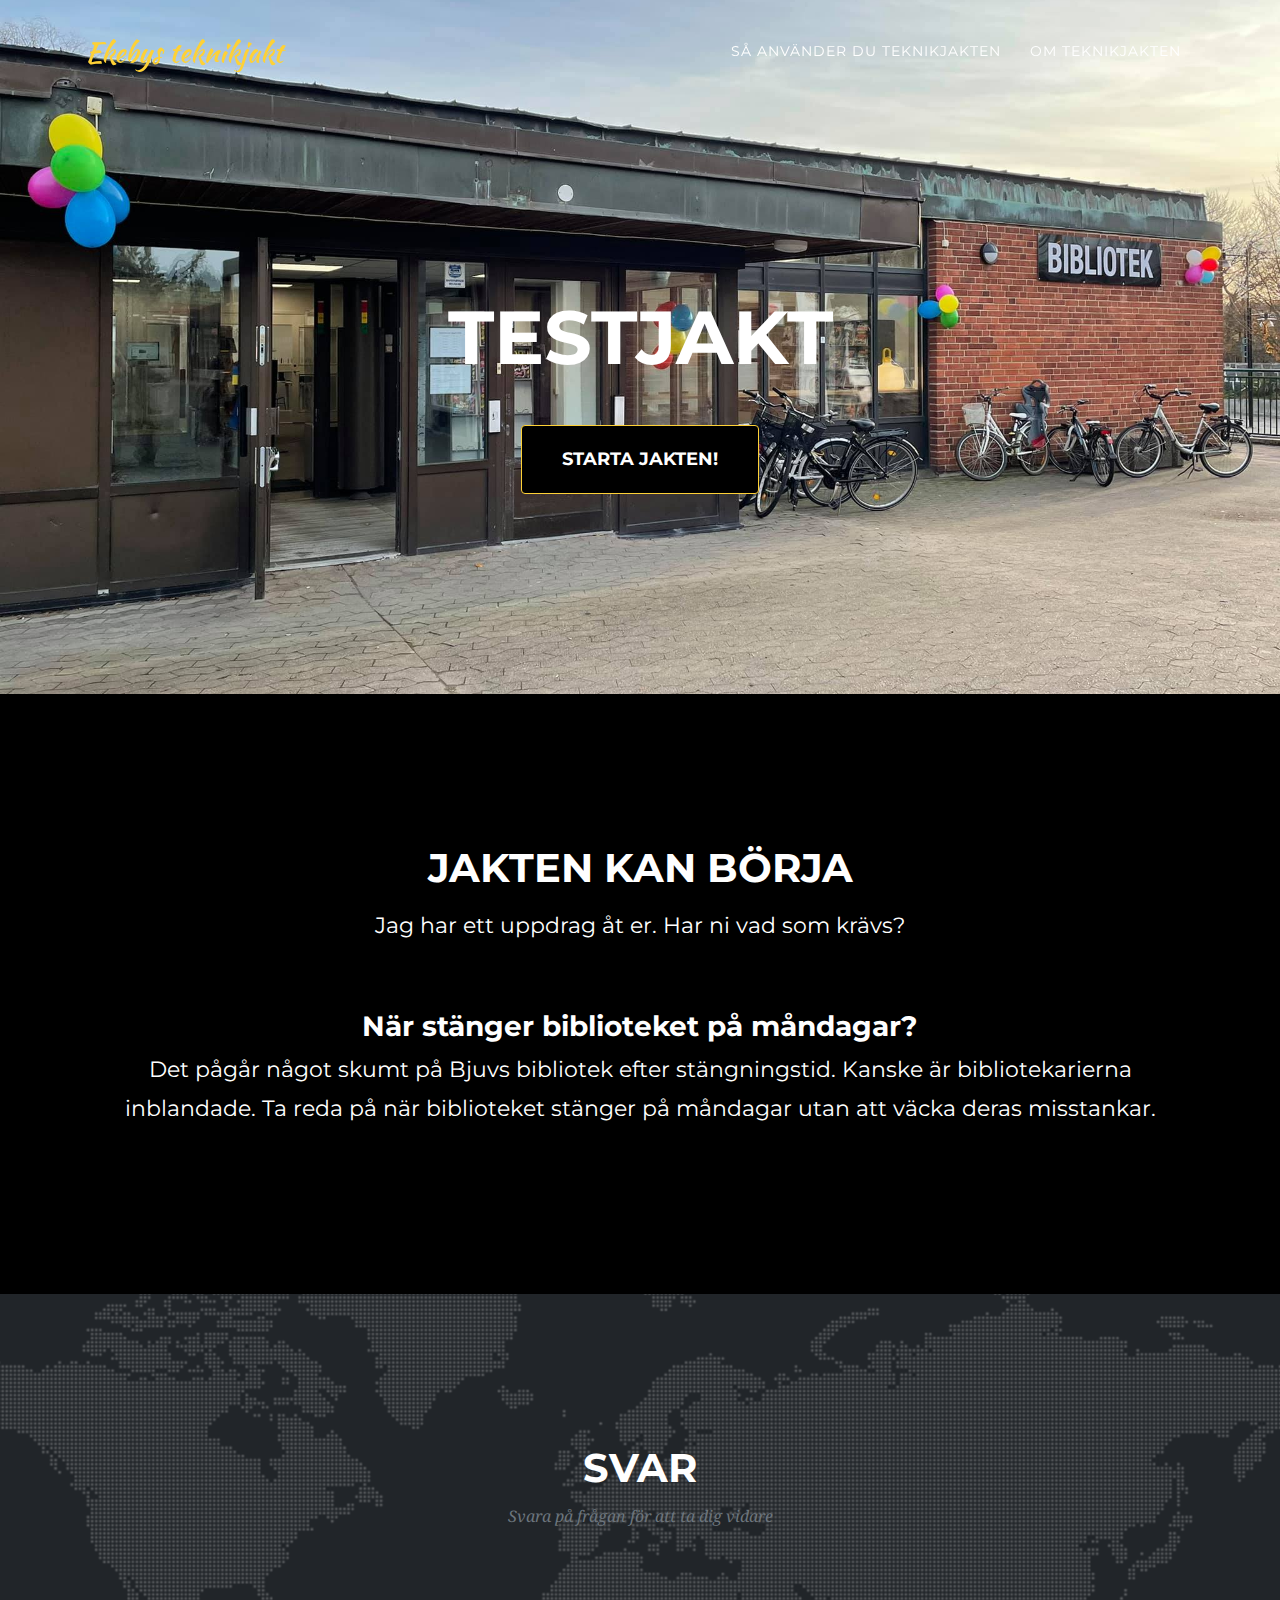
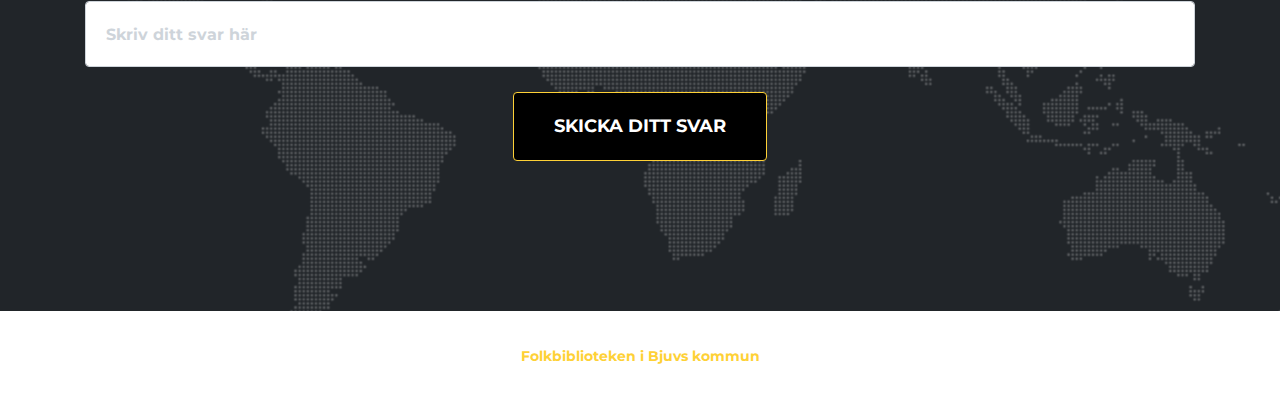
==== commit 41ca6347: "små ändringar" ====
--- a/index.html
+++ b/index.html
@@ -82,6 +82,11 @@
   -->
 
     <title>Teknikjakten Bjuvs bibliotek</title>
+
+  <!--Detta är den lilla ikonen på webbsidans flik/tabb. Tyckte vi kunde ha
+  något annat än default jordklot så jag valde Familjen Helsingborgs logga.
+  (Ligger i img-mappen och heter favicon.png, för så kallas tydligen den
+  ikonen). Kan ändra till något roligare om du vill.-->
     <link rel="icon" type="image/x-icon" href="./img/favicon.png">
 
   <!--Filer som berättar hur sidan skall se ut laddas in. Här behöver vi inte ändra något-->
@@ -105,7 +110,7 @@
         <!--Länken i övre vänster hörn. Leder till startsidan (ingen märkbar skillnad eftersom vi redan är där).
         Den vita texten "Testjakt" kan ändras till något lämpligare.-->
         <a class="navbar-brand js-scroll-trigger" href="./index.html">
-        Testjakt
+        Ekebys teknikjakt
         </a>
         <button class="navbar-toggler navbar-toggler-right" type="button" data-toggle="collapse" data-target="#navbarResponsive" aria-controls="navbarResponsive" aria-expanded="false" aria-label="Toggle navigation">
           Menu
@@ -152,15 +157,6 @@
 
             <!--<h3>Bakgrundsinformation</h3>-->
             
-            <!--Ibland kanske du vill lägga till en bild i beskrivningen.
-            I så fall läger du in bilden i katalogen img.
-            Du lägger sedan in följande kod för att berätta att en bild skall visas.
-            Men ersätter bildensnamn med det namn din bild och det filformat din bild har.
-
-            EX:
-            <img src="./img/bildensnamn.filformat">
-            T.ex: <img src="./img/coolbild.jpeg">-->
-
             <p>Jag har ett uppdrag åt er. Har ni vad som krävs?</p>
 
             <br />
@@ -191,15 +187,14 @@
           <div class="col-lg-12">
 
       <!--Du behöver här berätta vilken sida som skall laddas om man löser uppdraget.
-      Just nu är det sidan som heter 2.html som skall laddas.
-      Om vi istället skulle arbeta med uppdrag 2 just så och ändra i filen 2.html skulle vi då alltså
-      istället låta det stå "./3.html" eftersom det då är den sidan som borde laddas.
-
-      Vi kan fortsätta på detta viset och lägga till nya sidor tills dess att vi skapat
-      så många uppdrag vi vill.
-      -->
+      Just nu är det sidan som heter mallLänkar.html som skall laddas.
+      Om vi istället vill ladda en annan sida får vi skriva in "./filnamn.html"
+      (byt "filnamn" mot namnet på den html-fil som ska laddas). Det här kommer att
+      behöva justeras på varje sida vi skapar så att vi hela tiden kommer till nästa
+      fråga/sida när vi får rätt svar och inte fastnar någonstans.-->
+      
             <form id="contactForm" name="sentMessage" novalidate="novalidate" 
-            action="./2.html" 
+            action="./mallLänkar.html" 
             onsubmit="return validateForm()" autocomplete="off">
               <div class="row">
                 <div class="col-md-12">
@@ -291,9 +286,6 @@
   <!--GRATTIS! Du har nu gjort startsidan för din egen teknikjakt! Testa att dubbelklicka på denna fil
   index.html för att visa sidan i din webbläsare. Fungerar inte  det kan du högerklicka på filen och välja öppna med. Där borde du kunna hitta någon webbläsare som alternativ
 
-  EX: Internet Explorer, Edge, Firefox, Chrome
-
-  Det är nu dags att öppna sidan som heter 2.html och följa instruktionerna där.
-  -->
+  EX: Internet Explorer, Edge, Firefox, Chrome-->
 </body>
 </html>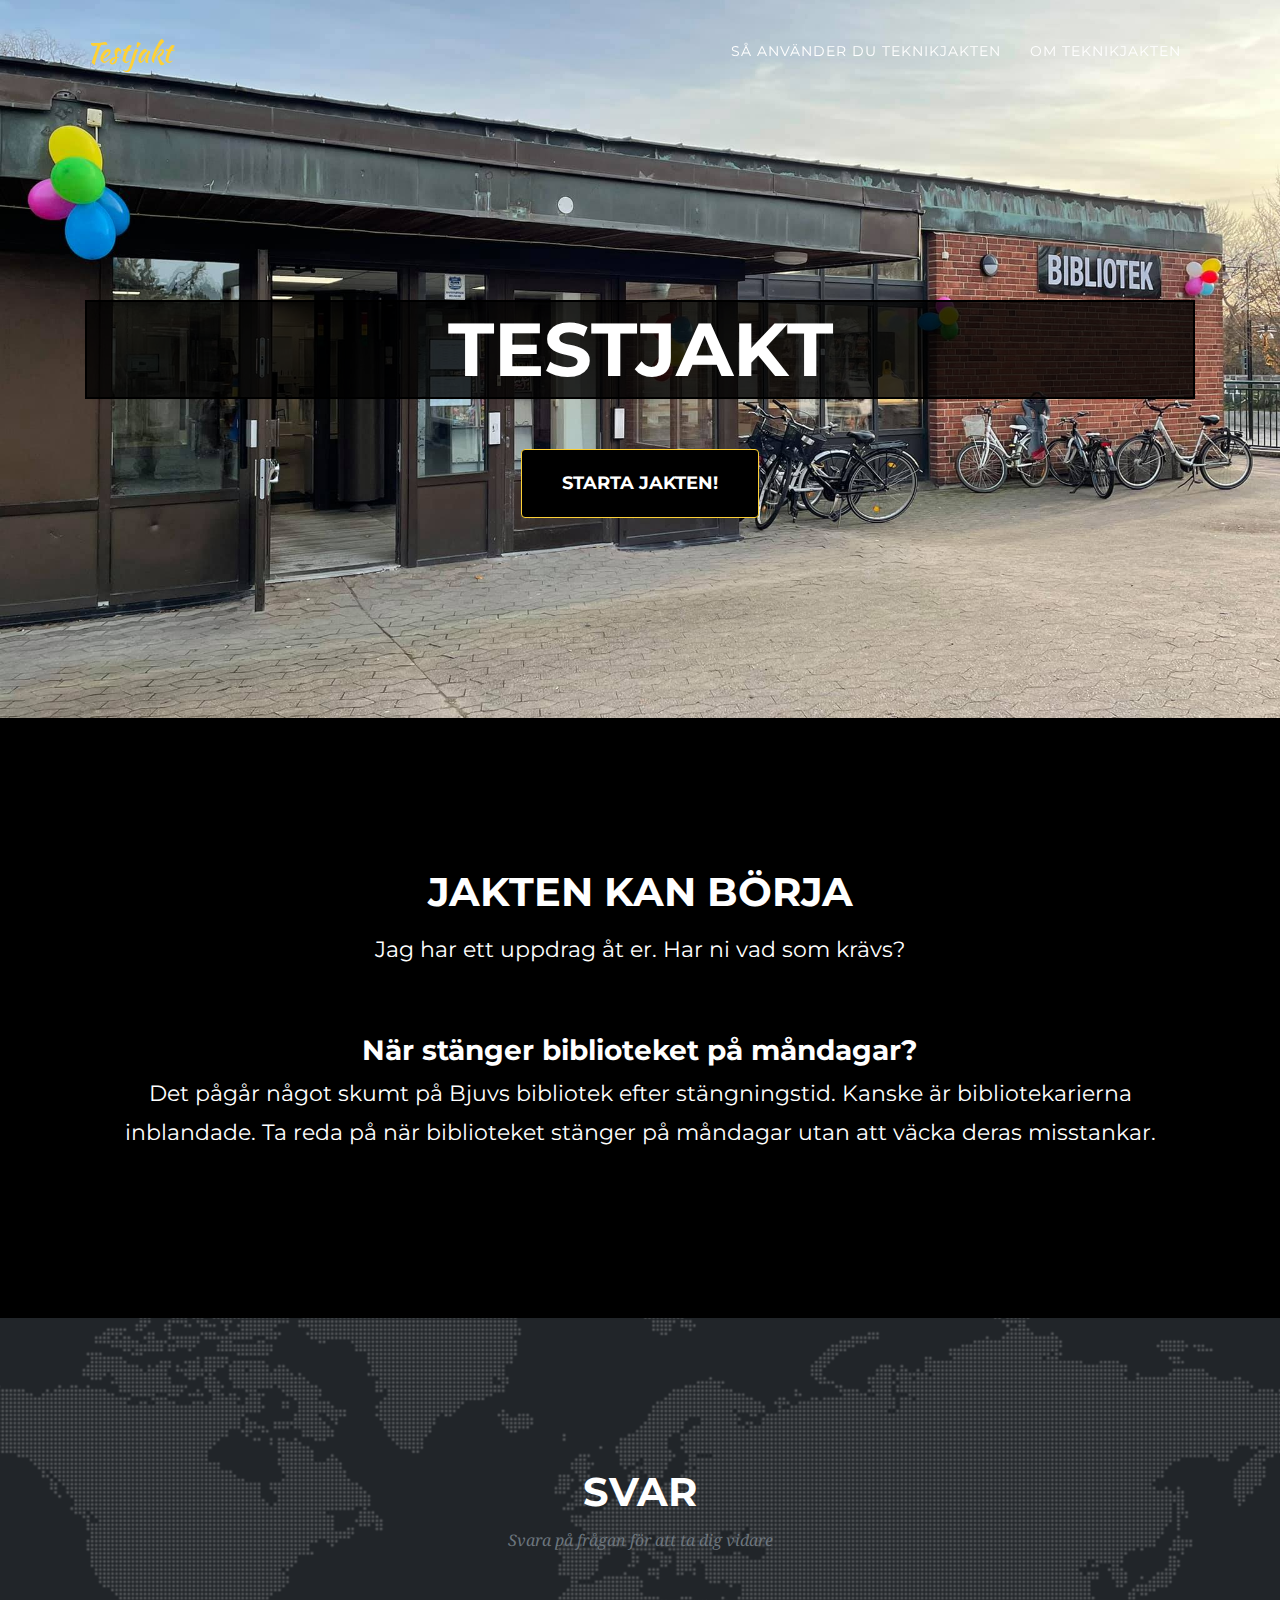
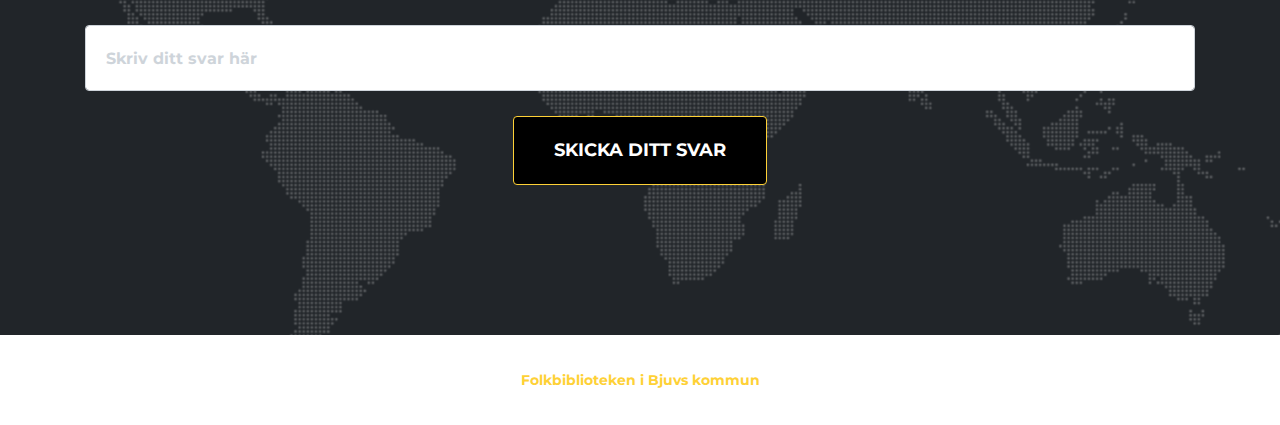
==== commit e91ab586: "Update index.html" ====
--- a/index.html
+++ b/index.html
@@ -61,9 +61,14 @@
 ==========================================================
 -->
 
-<!--SÅ GÖR DU För att skapa en egen teknikjakt behöver du ändra vissa delar i detta dokument
-sådana platser är märkta med texten ÄNDRA. Läs kommentarerna eller använd sökfunktionen
-ctrl+f för att snabbt hitta de platser du behöver ändra på.-->
+<!--Testjakt skapad av Johanna Svärd-->
+
+<!--Tänkt som ett kodprojekt där man kan experimentera utan att behöva peta
+i färdiga projekt och riskera att någonting slutar fungera när det redan är
+"igång" och tillgängligt för användarna. Jag rekommenderar att du gör en kopia
+av lämplig mall (html-fil) som du sedan testar i, så att mallarna finns kvar
+intakta :) Var inte rädd för att kopiera och klistra in och modifiera om det
+behövs, det finns ingen anledning att uppfinna hjulet flera gånger.-->
 
 
 <!DOCTYPE html>
@@ -110,7 +115,7 @@
         <!--Länken i övre vänster hörn. Leder till startsidan (ingen märkbar skillnad eftersom vi redan är där).
         Den vita texten "Testjakt" kan ändras till något lämpligare.-->
         <a class="navbar-brand js-scroll-trigger" href="./index.html">
-        Ekebys teknikjakt
+          Testjakt
         </a>
         <button class="navbar-toggler navbar-toggler-right" type="button" data-toggle="collapse" data-target="#navbarResponsive" aria-controls="navbarResponsive" aria-expanded="false" aria-label="Toggle navigation">
           Menu
--- a/css/style.css
+++ b/css/style.css
@@ -20,4 +20,13 @@
     background-image: url("../img/background.jpg");
 }
 
+.textbox{
+	background-color:rgba(0, 0, 0, 0.8);
+	border:2px solid black;
+	padding:10px;
+}
 
+.question{
+	color:#fec503;
+	text-decoration:underline;
+}
